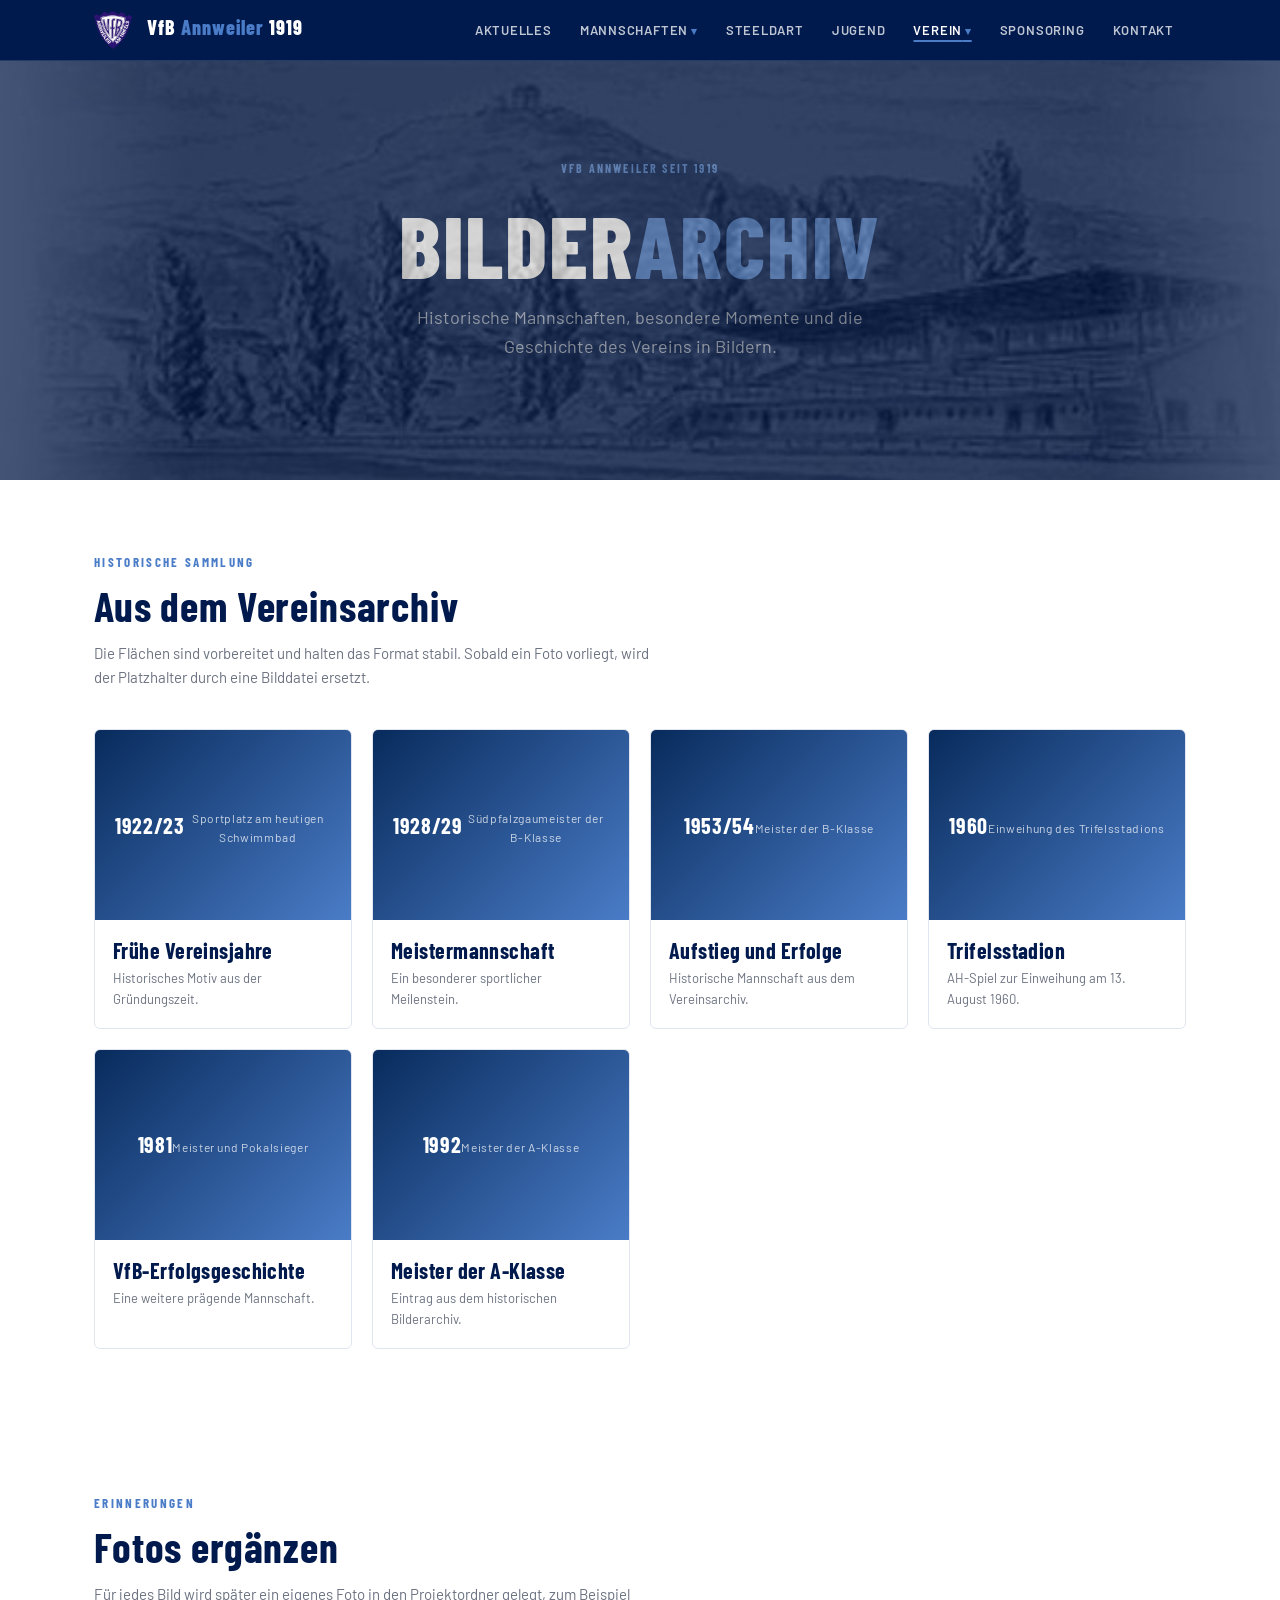
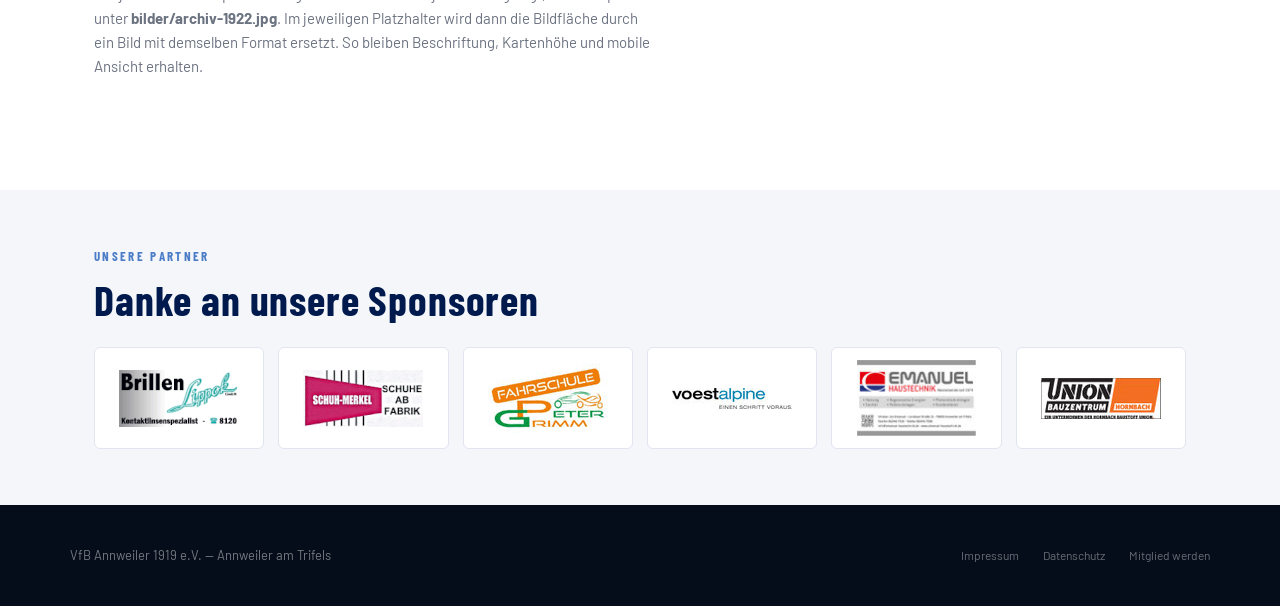
==== bilderarchiv.html @ 656c5eba "feat: Spielanzeigen und Mannschaftsseiten erweitern - Spielpläne auf der Aktuelles-Seite als Carouse" ====
<!DOCTYPE html>
<html lang="de">
<head>
<meta charset="UTF-8">
<meta name="viewport" content="width=device-width, initial-scale=1.0">
<title>Bilderarchiv — VfB Annweiler 1919 e.V.</title>
<link rel="preconnect" href="https://fonts.googleapis.com">
<link href="https://fonts.googleapis.com/css2?family=Barlow+Condensed:wght@600;700;800&family=Barlow:wght@400;500;600&display=swap" rel="stylesheet">
<link rel="stylesheet" href="styles.css">
<script src="navigation.js" defer></script>
<script src="footer.js" defer></script>
</head>
<body>
<div id="site-nav"></div>
<section class="hero page-hero"><div class="container"><div class="hero-eyebrow">VfB Annweiler seit 1919</div><h1>Bilder<span>archiv</span></h1><p class="hero-sub">Historische Mannschaften, besondere Momente und die Geschichte des Vereins in Bildern.</p></div></section>
<section class="section-bilderarchiv"><div class="container"><div class="section-label">Historische Sammlung</div><h2 class="section-title">Aus dem Vereinsarchiv</h2><p class="sponsoring-intro" style="color:var(--muted);">Die Flächen sind vorbereitet und halten das Format stabil. Sobald ein Foto vorliegt, wird der Platzhalter durch eine Bilddatei ersetzt.</p><div class="bilder-grid">
  <div class="team-photo-card"><div class="image-placeholder">1922/23<small>Sportplatz am heutigen Schwimmbad</small></div><div class="team-photo-body"><h3>Frühe Vereinsjahre</h3><p>Historisches Motiv aus der Gründungszeit.</p></div></div>
  <div class="team-photo-card"><div class="image-placeholder">1928/29<small>Südpfalzgaumeister der B-Klasse</small></div><div class="team-photo-body"><h3>Meistermannschaft</h3><p>Ein besonderer sportlicher Meilenstein.</p></div></div>
  <div class="team-photo-card"><div class="image-placeholder">1953/54<small>Meister der B-Klasse</small></div><div class="team-photo-body"><h3>Aufstieg und Erfolge</h3><p>Historische Mannschaft aus dem Vereinsarchiv.</p></div></div>
  <div class="team-photo-card"><div class="image-placeholder">1960<small>Einweihung des Trifelsstadions</small></div><div class="team-photo-body"><h3>Trifelsstadion</h3><p>AH-Spiel zur Einweihung am 13. August 1960.</p></div></div>
  <div class="team-photo-card"><div class="image-placeholder">1981<small>Meister und Pokalsieger</small></div><div class="team-photo-body"><h3>VfB-Erfolgsgeschichte</h3><p>Eine weitere prägende Mannschaft.</p></div></div>
  <div class="team-photo-card"><div class="image-placeholder">1992<small>Meister der A-Klasse</small></div><div class="team-photo-body"><h3>Meister der A-Klasse</h3><p>Eintrag aus dem historischen Bilderarchiv.</p></div></div>
</div></div></section>
<section class="section-chronik"><div class="container"><div class="section-label">Erinnerungen</div><h2 class="section-title">Fotos ergänzen</h2><p class="sponsoring-intro" style="color:var(--muted);">Für jedes Bild wird später ein eigenes Foto in den Projektordner gelegt, zum Beispiel unter <strong>bilder/archiv-1922.jpg</strong>. Im jeweiligen Platzhalter wird dann die Bildfläche durch ein Bild mit demselben Format ersetzt. So bleiben Beschriftung, Kartenhöhe und mobile Ansicht erhalten.</p></div></section>
<div id="site-footer"></div>
</body>
</html>
---- styles.css ----
/* ── RESET & BASE ── */
*, *::before, *::after { box-sizing: border-box; margin: 0; padding: 0; }

:root {
  --blue:      #003380;
  --blue-mid:  #002466;
  --blue-dark: #001A4D;
  --blue-section: #082B5C;
  --accent:    #4A7CC7;
  --white:     #ffffff;
  --off:       #F4F6FA;
  --text:      #111827;
  --muted:     #6b7280;
  --radius:    6px;
  --max:       1140px;
}

html { scroll-behavior: smooth; }
body {
  font-family: 'Barlow', sans-serif;
  color: var(--text);
  background: var(--white);
  line-height: 1.6;
  font-size: 16px;
  padding-top: 60px;
}

h1, h2, h3, h4 {
  font-family: 'Barlow Condensed', sans-serif;
  line-height: 1.15;
  letter-spacing: 0.02em;
}

a { color: inherit; text-decoration: none; }
img { display: block; max-width: 100%; }

.container {
  max-width: var(--max);
  margin: 0 auto;
  padding: 0 24px;
}

/* ── NAV ── */
nav {
  position: fixed;
  top: 0;
  left: 0;
  width: 100%;
  z-index: 100;
  background: var(--blue-dark);
  border-bottom: 1px solid rgba(255,255,255,0.15);
}

.nav-inner {
  max-width: var(--max);
  margin: 0 auto;
  padding: 0 24px;
  display: flex;
  align-items: center;
  justify-content: space-between;
  height: 60px;
  gap: 24px;
}

.nav-logo {
  font-family: 'Barlow Condensed', sans-serif;
  font-size: 20px;
  font-weight: 800;
  color: var(--white);
  letter-spacing: 0.05em;
  white-space: nowrap;
}

.nav-logo span {
  color: var(--accent);
}

.nav-logo img {
  height: 38px;
  width: auto;
  display: inline-block;
  vertical-align: middle;
  margin-right: 10px;
}

.nav-links {
  display: flex;
  list-style: none;
  gap: 4px;
}

.nav-links a {
  display: block;
  padding: 6px 12px;
  font-size: 13px;
  font-weight: 600;
  color: rgba(255,255,255,0.75);
  letter-spacing: 0.06em;
  text-transform: uppercase;
  transition: color 0.15s;
  border-radius: var(--radius);
}

.nav-links a:hover { color: var(--accent); }

.nav-dropdown { position: relative; }

.nav-dropdown > a::after {
  content: ' ▾';
  color: var(--accent);
  font-size: 11px;
}

.nav-submenu {
  position: absolute;
  top: 100%;
  left: 0;
  min-width: 180px;
  padding: 8px;
  background: var(--white);
  border: 1px solid #E0E5EF;
  border-radius: 0 0 var(--radius) var(--radius);
  list-style: none;
  opacity: 0;
  pointer-events: none;
  transform: translateY(-4px);
  transition: opacity 0.15s, transform 0.15s;
}

.nav-dropdown:hover .nav-submenu,
.nav-dropdown:focus-within .nav-submenu {
  opacity: 1;
  pointer-events: auto;
  transform: translateY(0);
}

.nav-submenu a {
  padding: 9px 10px;
  white-space: nowrap;
  color: var(--blue-dark);
}

.nav-submenu a:hover {
  color: var(--blue);
  background: var(--off);
}

.nav-submenu a[aria-current="page"] {
  color: var(--blue-dark);
  background: var(--off);
  text-decoration: underline;
  text-decoration-color: var(--accent);
  text-decoration-thickness: 2px;
  text-underline-offset: 5px;
}

.nav-links > li > a[aria-current="page"] {
  color: var(--white);
  text-decoration: underline;
  text-decoration-color: var(--accent);
  text-decoration-thickness: 2px;
  text-underline-offset: 5px;
}

/* ── HERO ── */
.hero {
  background: var(--blue-dark);
  padding: 80px 24px 70px;
  text-align: center;
  position: relative;
  overflow: hidden;
}

.page-hero {
  min-height: 420px;
  display: flex;
  align-items: center;
  justify-content: center;
}

.hero::before {
  content: '';
  position: absolute;
  inset: 0;
  background-image: url('bilder/hintergrund-trifels.jpg');
  background-size: cover;
  background-position: center;
  opacity: 0.35;
  pointer-events: none;
}

.hero-eyebrow {
  display: inline-block;
  font-family: 'Barlow Condensed', sans-serif;
  font-size: 12px;
  font-weight: 700;
  letter-spacing: 0.18em;
  text-transform: uppercase;
  color: var(--accent);
  margin-bottom: 16px;
}

.hero h1 {
  font-size: clamp(42px, 8vw, 88px);
  font-weight: 800;
  color: var(--white);
  text-transform: uppercase;
  margin-bottom: 8px;
}

.hero h1 span {
  color: var(--accent);
}

.hero-sub {
  font-size: clamp(15px, 2.5vw, 18px);
  color: rgba(255,255,255,0.65);
  max-width: 480px;
  margin: 0 auto 36px;
}

.hero-ctas {
  display: flex;
  gap: 12px;
  justify-content: center;
  flex-wrap: wrap;
}

.btn-primary {
  background: var(--accent);
  color: var(--white);
  font-family: 'Barlow Condensed', sans-serif;
  font-size: 14px;
  font-weight: 700;
  letter-spacing: 0.1em;
  text-transform: uppercase;
  padding: 12px 28px;
  border-radius: var(--radius);
  transition: opacity 0.15s;
}
.btn-primary:hover { opacity: 0.88; }

.btn-ghost {
  border: 1.5px solid rgba(255,255,255,0.35);
  color: rgba(255,255,255,0.85);
  font-family: 'Barlow Condensed', sans-serif;
  font-size: 14px;
  font-weight: 700;
  letter-spacing: 0.1em;
  text-transform: uppercase;
  padding: 12px 28px;
  border-radius: var(--radius);
  transition: border-color 0.15s, color 0.15s;
}
.btn-ghost:hover { border-color: var(--accent); color: var(--accent); }

/* ── SECTION LABELS ── */
.section-label {
  font-family: 'Barlow Condensed', sans-serif;
  font-size: 13px;
  font-weight: 700;
  letter-spacing: 0.18em;
  text-transform: uppercase;
  color: var(--accent);
  margin-bottom: 8px;
}

.section-title {
  font-size: clamp(28px, 5vw, 42px);
  font-weight: 700;
  color: var(--blue-dark);
  margin-bottom: 4px;
}

/* ── NEWS SECTION ── */
.section-news {
  padding: 72px 24px;
  background: var(--white);
}

.news-header {
  display: flex;
  align-items: flex-end;
  justify-content: space-between;
  margin-bottom: 36px;
  flex-wrap: wrap;
  gap: 16px;
}

.news-grid {
  display: grid;
  grid-template-columns: repeat(auto-fill, minmax(300px, 1fr));
  gap: 20px;
}

.section-news > .container > .section-title {
  margin-bottom: 18px;
}

.news-card {
  display: flex;
  flex-direction: column;
  background: var(--white);
  border: 1px solid #E0E5EF;
  border-radius: var(--radius);
  overflow: hidden;
  display: flex;
  flex-direction: column;
  transition: border-color 0.15s;
  color: inherit;
  text-decoration: none;
}

.news-card:hover { border-color: var(--blue); }

.news-card-label {
  background: var(--blue);
  color: var(--white);
  font-family: 'Barlow Condensed', sans-serif;
  font-size: 10px;
  font-weight: 700;
  letter-spacing: 0.14em;
  text-transform: uppercase;
  padding: 5px 14px;
}

.news-card-body {
  padding: 20px;
  flex: 1;
}

.news-card-date {
  font-size: 12px;
  color: var(--muted);
  margin-bottom: 8px;
}

.news-card h3 {
  font-size: 20px;
  font-weight: 700;
  color: var(--blue-dark);
  margin-bottom: 10px;
}

.news-card p {
  font-size: 14px;
  color: var(--muted);
  line-height: 1.6;
}

.section-news-games {
  padding: 72px 24px;
  background: var(--off);
}

.section-news-results {
  padding: 72px 24px;
  background: var(--white);
}

.spiele-carousel { --carousel-visible: 3; margin-top: 36px; }

.spiele-carousel-viewport {
  overflow: hidden;
  border-radius: var(--radius);
}

.spiele-carousel-track {
  display: flex;
  transition: transform 0.35s ease;
}

.spiele-carousel-slide { min-width: calc(100% / var(--carousel-visible)); padding: 0 6px; }
.spiele-carousel .spiel-card {
  display: flex;
  flex-direction: column;
  align-items: stretch;
  gap: 14px;
  min-height: 250px;
  padding: 18px;
}

.spiele-carousel .spiel-card-date {
  display: flex;
  justify-content: space-between;
  align-items: baseline;
  gap: 8px;
}

.spiele-carousel .spiel-card-main { min-width: 0; }
.spiele-carousel .spiel-card-main h3 { font-size: 19px; }
.spiele-carousel .spiel-card-result { align-self: flex-start; min-width: 92px; }

.spiele-carousel-controls {
  display: flex;
  align-items: center;
  justify-content: center;
  gap: 20px;
  margin-top: 18px;
}

.carousel-button {
  display: inline-flex;
  align-items: center;
  justify-content: center;
  width: 40px;
  height: 40px;
  border: 1px solid #C9D2E2;
  border-radius: 50%;
  background: var(--white);
  color: var(--blue-dark);
  font-size: 20px;
  cursor: pointer;
}

.carousel-button:hover,
.carousel-button:focus-visible { border-color: var(--blue); color: var(--blue); }

.carousel-dots {
  display: flex;
  justify-content: center;
  gap: 7px;
  flex-wrap: wrap;
}

.carousel-dot {
  width: 8px;
  height: 8px;
  padding: 0;
  border: 0;
  border-radius: 50%;
  background: #C9D2E2;
  cursor: pointer;
}

.carousel-dot.is-active { background: var(--accent); transform: scale(1.25); }

/* ── TERMINE SECTION ── */
.section-termine {
  padding: 72px 24px;
  background: var(--off);
}

.termine-list {
  margin-top: 36px;
  display: flex;
  flex-direction: column;
  gap: 12px;
}

.termin-item {
  background: var(--white);
  border-radius: var(--radius);
  border: 1px solid #E0E5EF;
  padding: 20px 24px;
  display: flex;
  align-items: center;
  gap: 24px;
  flex-wrap: wrap;
}

.termin-date {
  flex-shrink: 0;
  text-align: center;
  width: 56px;
}

.termin-date .day {
  font-family: 'Barlow Condensed', sans-serif;
  font-size: 32px;
  font-weight: 800;
  color: var(--blue);
  line-height: 1;
}

.termin-date .month {
  font-size: 11px;
  font-weight: 600;
  text-transform: uppercase;
  letter-spacing: 0.1em;
  color: var(--muted);
}

.termin-divider {
  width: 2px;
  height: 40px;
  background: var(--blue);
  flex-shrink: 0;
}

.termin-info h4 {
  font-size: 17px;
  font-weight: 700;
  color: var(--blue-dark);
  margin-bottom: 4px;
}

.termin-info p {
  font-size: 13px;
  color: var(--muted);
}

/* ── MANNSCHAFTEN SECTION ── */
.section-mannschaften {
  padding: 72px 24px;
  background: var(--white);
}

.teams-grid {
  margin-top: 36px;
  display: grid;
  grid-template-columns: repeat(auto-fill, minmax(260px, 1fr));
  gap: 20px;
}

.team-card {
  border-radius: var(--radius);
  overflow: hidden;
  border: 1px solid #E0E5EF;
  background: var(--white);
  transition: border-color 0.15s;
}

.team-card:hover { border-color: var(--blue); }

.team-card-header {
  background: var(--blue);
  background-image: linear-gradient(135deg, var(--blue-dark), var(--blue));
  padding: 28px 20px;
}

.team-card-header .team-number {
  font-family: 'Barlow Condensed', sans-serif;
  font-size: 48px;
  font-weight: 800;
  color: rgba(255,255,255,0.12);
  line-height: 1;
  margin-bottom: -8px;
}

.team-card-header h3 {
  font-size: 22px;
  font-weight: 700;
  color: var(--white);
}

.team-card-header .team-badge {
  display: inline-block;
  background: var(--accent);
  color: var(--white);
  font-size: 10px;
  font-weight: 700;
  letter-spacing: 0.12em;
  text-transform: uppercase;
  padding: 3px 10px;
  border-radius: 3px;
  margin-top: 8px;
}

.team-card-body {
  padding: 18px 20px;
}

.team-card-body p {
  font-size: 14px;
  color: var(--muted);
  margin-bottom: 14px;
}

.team-link {
  font-family: 'Barlow Condensed', sans-serif;
  font-size: 13px;
  font-weight: 700;
  letter-spacing: 0.08em;
  text-transform: uppercase;
  color: var(--blue);
  display: inline-flex;
  align-items: center;
  gap: 6px;
  transition: color 0.15s;
}

.team-link:hover { color: var(--accent); }

/* ── DAMEN VORSTELLUNG ── */
.section-damen-vorstellung {
  padding: 72px 24px;
  background: var(--blue-dark);
}

.damen-vorstellung-grid {
  display: grid;
  grid-template-columns: minmax(240px, 0.8fr) minmax(0, 1.2fr);
  gap: 48px;
  align-items: center;
}

.damen-vorstellung-image {
  position: relative;
  overflow: hidden;
  border-radius: var(--radius);
  background: var(--blue);
}

.damen-vorstellung-image img {
  display: block;
  width: 100%;
  max-height: 390px;
  object-fit: cover;
  object-position: center 25%;
}

.damen-vorstellung-image span {
  display: block;
  padding: 10px 14px;
  color: var(--white);
  background: var(--blue);
  font-family: 'Barlow Condensed', sans-serif;
  font-size: 13px;
  font-weight: 700;
  letter-spacing: 0.08em;
  text-transform: uppercase;
}

.damen-vorstellung-content .section-label { color: var(--accent); }

.damen-vorstellung-content .section-title {
  max-width: 520px;
  margin-bottom: 18px;
  color: var(--white);
}

.damen-vorstellung-content > p {
  max-width: 600px;
  color: rgba(255,255,255,0.72);
  font-size: 15px;
  line-height: 1.75;
}

.damen-vorstellung-contacts {
  display: grid;
  grid-template-columns: repeat(2, minmax(0, 1fr));
  gap: 24px;
  margin-top: 28px;
}

.damen-vorstellung-contacts strong,
.damen-vorstellung-contacts span,
.damen-vorstellung-contacts a { display: block; }

.damen-vorstellung-contacts strong { color: var(--white); font-size: 16px; }
.damen-vorstellung-contacts span { margin: 3px 0 8px; color: rgba(255,255,255,0.55); font-size: 12px; }
.damen-vorstellung-contacts a { color: var(--accent); font-size: 13px; overflow-wrap: anywhere; }

.damen-contact img { display: block; width: 80px; height: 80px; margin-bottom: 5px; border-radius: 50%; object-fit: cover; object-position: center 40%; }

/* ── SPIELPLAN SECTION ── */
.section-spielplan {
  padding: 72px 24px;
  background: var(--off);
}

.spiele-grid {
  margin-top: 36px;
  display: grid;
  gap: 12px;
}

.spielgruppe + .spielgruppe { margin-top: 52px; }

.spielgruppe-title {
  margin-top: 36px;
  font-size: 28px;
  font-weight: 700;
  color: var(--blue-dark);
}

.spielgruppe--ergebnisse .spielgruppe-title { color: var(--muted); }

.spielgruppe .spiele-grid { margin-top: 18px; }

.spiel-card {
  display: grid;
  grid-template-columns: 130px minmax(0, 1fr) auto;
  align-items: center;
  gap: 24px;
  padding: 20px 24px;
  background: var(--white);
  border: 1px solid #E0E5EF;
  border-left: 3px solid var(--blue);
  border-radius: var(--radius);
}

.spiel-card--past { border-left-color: var(--muted); }

.spiel-card-date {
  display: grid;
  gap: 3px;
  font-family: 'Barlow Condensed', sans-serif;
  font-size: 18px;
  font-weight: 700;
  color: var(--blue-dark);
}

.spiel-card-date span:last-child {
  font-family: 'Barlow', sans-serif;
  font-size: 11px;
  font-weight: 600;
  letter-spacing: 0.08em;
  text-transform: uppercase;
  color: var(--accent);
}

.spiel-card-meta {
  margin-bottom: 3px;
  font-size: 12px;
  font-weight: 600;
  letter-spacing: 0.08em;
  text-transform: uppercase;
  color: var(--muted);
}

.spiel-card-meta span { color: var(--accent); }

.spiel-card-main h3 {
  display: grid;
  gap: 2px;
  font-size: 23px;
  font-weight: 700;
  color: var(--blue-dark);
  overflow-wrap: anywhere;
}

.spiel-card-main h3 .spiel-team {
  display: block;
}

.spiel-card-main h3 .spiel-vs {
  display: block;
  font-family: 'Barlow', sans-serif;
  font-size: 11px;
  font-weight: 500;
  color: var(--muted);
  text-transform: uppercase;
  letter-spacing: 0.08em;
}

.news-games-grid .spiel-card { color: inherit; text-decoration: none; }

.spiel-card-location {
  margin-top: 3px;
  font-size: 13px;
  color: var(--muted);
  overflow-wrap: anywhere;
}

.spiel-card-result {
  min-width: 110px;
  padding: 10px 12px;
  text-align: center;
  font-family: 'Barlow Condensed', sans-serif;
  font-size: 18px;
  font-weight: 700;
  color: var(--blue);
  background: #EEF3FA;
  border-radius: 3px;
}

.spiel-card-result--final {
  color: var(--white);
  background: var(--blue);
}

.spiele-empty {
  padding: 24px;
  border: 1px dashed #C9D2E2;
  color: var(--muted);
  text-align: center;
}

/* ── JUGEND SECTION ── */
.section-jugend {
  padding: 72px 24px;
  background: var(--off);
}

.section-jugend .section-label { color: var(--accent); }
.section-jugend .section-title { color: var(--blue-dark); }

.jugend-intro {
  max-width: 600px;
  margin-bottom: 40px;
}

.jugend-intro p {
  font-size: 15px;
  color: var(--muted);
  margin-top: 12px;
}

.trainings-grid {
  display: grid;
  grid-template-columns: repeat(auto-fill, minmax(220px, 1fr));
  gap: 14px;
}

.training-card {
  background: var(--white);
  border: 1px solid #E0E5EF;
  border-radius: var(--radius);
  padding: 18px 20px;
  transition: background 0.15s;
}

.training-card:hover { border-color: var(--accent); }

.training-card .age-group {
  font-family: 'Barlow Condensed', sans-serif;
  font-size: 22px;
  font-weight: 800;
  color: var(--blue);
  margin-bottom: 6px;
}

.training-card .birth-years {
  font-size: 12px;
  color: var(--muted);
  margin-bottom: 10px;
}

.training-card .times {
  font-size: 13px;
  color: var(--text);
  line-height: 1.7;
}

.jugend-cta {
  margin-top: 40px;
  padding: 24px;
  background: var(--white);
  border: 1px solid #C9D5E8;
  border-radius: var(--radius);
  max-width: 560px;
}

.jugend-cta h4 {
  font-size: 18px;
  font-weight: 700;
  color: var(--blue-dark);
  margin-bottom: 6px;
}

.jugend-cta p {
  font-size: 13px;
  color: var(--muted);
  margin-bottom: 14px;
}

.jugend-cta a {
  color: var(--blue);
  font-weight: 600;
}

/* ── VEREIN / VORSTAND ── */
.section-verein {
  padding: 72px 24px;
  background: var(--off);
}

.verein-grid {
  margin-top: 36px;
  display: grid;
  grid-template-columns: 1fr 1fr;
  gap: 40px;
  align-items: start;
}

.verein-history p {
  font-size: 15px;
  color: #2a3a52;
  line-height: 1.75;
  margin-bottom: 14px;
}

.vorstand-grid {
  display: grid;
  grid-template-columns: 1fr 1fr;
  gap: 12px;
}

.vorstand-item {
  background: var(--white);
  border: 1px solid #E0E5EF;
  border-radius: var(--radius);
  padding: 14px 16px;
}

.vorstand-item .role {
  font-size: 10px;
  font-weight: 700;
  letter-spacing: 0.1em;
  text-transform: uppercase;
  color: var(--muted);
  margin-bottom: 4px;
}

.vorstand-item .name {
  font-family: 'Barlow Condensed', sans-serif;
  font-size: 18px;
  font-weight: 700;
  color: var(--blue-dark);
}

/* ── DARTS SECTION ── */
.section-darts {
  padding: 48px 24px;
  background: var(--white);
  border-top: 1px solid #E0E5EF;
}

.darts-inner {
  display: flex;
  align-items: center;
  gap: 32px;
  flex-wrap: wrap;
  max-width: var(--max);
  margin: 0 auto;
}

.darts-text h3 {
  font-size: 26px;
  font-weight: 700;
  color: var(--blue-dark);
  margin-bottom: 6px;
}

.darts-text p {
  font-size: 14px;
  color: var(--muted);
  max-width: 520px;
  line-height: 1.6;
}

.darts-text .contact-hint {
  margin-top: 10px;
  font-size: 13px;
  color: var(--blue);
  font-weight: 500;
}

/* ── SPONSORING ── */
.section-sponsoring {
  padding: 72px 24px;
  background: var(--off);
}

.section-sponsoring .section-label { color: var(--accent); }
.section-sponsoring .section-title { color: var(--blue-dark); }

.sponsoring-intro {
  font-size: 15px;
  color: var(--muted);
  max-width: 560px;
  margin: 12px 0 40px;
}

.sponsor-layout {
  display: grid;
  grid-template-columns: minmax(0, 1.15fr) minmax(320px, 0.85fr);
  gap: 48px;
  align-items: start;
}

.sponsor-heading {
  color: var(--blue-dark);
  font-size: 24px;
  margin-bottom: 18px;
}

.sponsor-list {
  display: grid;
  grid-template-columns: repeat(auto-fit, minmax(180px, 1fr));
  gap: 14px;
}

.sponsor-list span,
.sponsor-list a.sponsor-card {
  display: flex;
  align-items: center;
  min-height: 68px;
  padding: 14px 16px;
  background: var(--white);
  border: 1px solid #E0E5EF;
  border-radius: var(--radius);
  color: var(--text);
  font-size: 13px;
}

.sponsor-list a.sponsor-card {
  position: relative;
  color: var(--text);
  text-decoration: none;
  cursor: pointer;
}

.sponsor-list a.sponsor-card:hover,
.sponsor-list a.sponsor-card:focus-visible {
  border-color: var(--accent);
  color: var(--blue-dark);
}

.sponsor-list a.sponsor-card::after {
  content: attr(data-address);
  position: absolute;
  left: 12px;
  right: 12px;
  bottom: calc(100% + 8px);
  z-index: 2;
  padding: 8px 10px;
  background: var(--white);
  border: 1px solid #E0E5EF;
  border-radius: var(--radius);
  color: var(--text);
  font-size: 12px;
  line-height: 1.35;
  opacity: 0;
  pointer-events: none;
  transform: translateY(4px);
  transition: opacity 0.15s, transform 0.15s;
}

.sponsor-list a.sponsor-card:hover::after,
.sponsor-list a.sponsor-card:focus-visible::after {
  opacity: 1;
  transform: translateY(0);
}

.section-sponsor-addresses {
  padding: 72px 24px;
  background: var(--off);
}

.sponsor-address-list {
  display: grid;
  grid-template-columns: repeat(auto-fit, minmax(230px, 1fr));
  gap: 16px;
  margin-top: 36px;
}

.sponsor-address-card {
  position: relative;
  display: block;
  min-height: 92px;
  padding: 18px;
  background: var(--white);
  border: 1px solid #E0E5EF;
  border-radius: var(--radius);
  color: var(--blue-dark);
  text-decoration: none;
  transition: border-color 0.15s, transform 0.15s;
}

.sponsor-address-card:hover,
.sponsor-address-card:focus-visible {
  border-color: var(--accent);
  transform: translateY(-2px);
}

.sponsor-address-card::after {
  content: attr(data-address);
  position: absolute;
  left: 12px;
  right: 12px;
  bottom: calc(100% + 8px);
  z-index: 2;
  padding: 8px 10px;
  background: var(--blue-dark);
  border-radius: var(--radius);
  color: var(--white);
  font-size: 12px;
  line-height: 1.35;
  opacity: 0;
  pointer-events: none;
  transform: translateY(4px);
  transition: opacity 0.15s, transform 0.15s;
}

.sponsor-address-card:hover::after,
.sponsor-address-card:focus-visible::after {
  opacity: 1;
  transform: translateY(0);
}

.sponsor-address-card strong {
  display: block;
  margin-bottom: 6px;
  font-family: 'Barlow Condensed', sans-serif;
  font-size: 19px;
  line-height: 1.1;
}

.sponsor-address-card span {
  display: block;
  color: var(--muted);
  font-size: 12px;
  line-height: 1.4;
}

.section-sponsoring .sponsor-layout {
  display: block;
}

.section-sponsoring .sponsor-layout > div:first-child {
  display: none;
}

.sponsor-contact {
  margin-top: 24px;
  padding: 18px 20px;
  border-left: 3px solid var(--accent);
  background: var(--white);
  color: var(--muted);
  line-height: 1.7;
}

.sponsor-contact strong,
.sponsor-contact a {
  color: var(--blue-dark);
}

.sponsor-logo-grid {
  display: grid;
  grid-template-columns: repeat(auto-fit, minmax(140px, 1fr));
  gap: 14px;
}

.sponsor-logo {
  display: flex;
  align-items: center;
  justify-content: center;
  min-height: 100px;
  padding: 12px;
  background: var(--white);
  border: 1px solid #E0E5EF;
  border-radius: var(--radius);
}

a.sponsor-logo {
  color: inherit;
  text-decoration: none;
  cursor: pointer;
}

.sponsor-logo img {
  max-height: 76px;
  object-fit: contain;
}

.sponsor-strip {
  padding: 56px 24px;
  background: var(--off);
}

.sponsor-strip .section-title {
  margin-bottom: 24px;
}

.packages-grid {
  display: grid;
  grid-template-columns: repeat(auto-fill, minmax(240px, 1fr));
  gap: 16px;
}

.package-card {
  background: var(--white);
  border: 1px solid #E0E5EF;
  border-radius: var(--radius);
  padding: 24px;
  transition: background 0.15s;
}

.package-card.featured {
  background: #EAF0F8;
  border-color: #AFC3DF;
}

.package-card:hover { border-color: var(--accent); }

.package-card .pkg-name {
  font-family: 'Barlow Condensed', sans-serif;
  font-size: 24px;
  font-weight: 800;
  color: var(--blue-dark);
  margin-bottom: 12px;
}

.package-card.featured .pkg-name { color: var(--blue); }

.sponsor-layout .packages-grid {
  display: flex;
  flex-direction: column;
}

.package-card ul {
  list-style: none;
  display: flex;
  flex-direction: column;
  gap: 8px;
  margin-bottom: 20px;
}

.package-card ul li {
  font-size: 13px;
  color: var(--text);
  padding-left: 14px;
  position: relative;
}

.package-card ul li::before {
  content: '—';
  position: absolute;
  left: 0;
  color: var(--accent);
  font-weight: 700;
}

.pkg-contact {
  font-size: 12px;
  color: var(--muted);
}

/* ── KONTAKT ── */
.section-kontakt {
  padding: 72px 24px;
  background: var(--off);
}

.section-mitglied,
.section-chronik,
.section-bilderarchiv,
.section-trainer {
  padding: 72px 24px;
  background: var(--white);
}

.mitglied-grid,
.chronik-grid,
.bilder-grid,
.trainer-grid {
  display: grid;
  grid-template-columns: repeat(auto-fit, minmax(220px, 1fr));
  gap: 20px;
  margin-top: 36px;
}

.mitglied-step,
.chronik-item,
.trainer-card {
  padding: 24px;
  background: var(--off);
  border: 1px solid #E0E5EF;
  border-radius: var(--radius);
}

.mitglied-step .team-number {
  margin-bottom: 18px;
}

.mitglied-step h3,
.chronik-item h3,
.trainer-card h3 {
  color: var(--blue-dark);
  font-size: 23px;
  margin-bottom: 10px;
}

.mitglied-step p,
.chronik-item p,
.trainer-card p {
  color: var(--muted);
  font-size: 14px;
}

.mitglied-step .btn-primary {
  display: inline-block;
  margin-top: 20px;
}

.mitglied-contact {
  margin-top: 28px;
  padding: 20px;
  border-left: 3px solid var(--accent);
  background: var(--off);
  color: var(--muted);
  font-size: 14px;
}

.mitglied-contact strong,
.mitglied-contact a {
  color: var(--blue-dark);
}

.chronik-year {
  display: block;
  margin-bottom: 8px;
  color: var(--accent);
  font-family: 'Barlow Condensed', sans-serif;
  font-size: 24px;
  font-weight: 800;
}

.archive-link {
  display: inline-block;
  margin-top: 28px;
  color: var(--blue);
  font-weight: 600;
}

.image-placeholder {
  display: flex;
  align-items: center;
  justify-content: center;
  min-height: 170px;
  padding: 20px;
  background: linear-gradient(135deg, var(--blue-section), var(--accent));
  color: var(--white);
  text-align: center;
  font-family: 'Barlow Condensed', sans-serif;
  font-size: 22px;
  font-weight: 700;
  letter-spacing: 0.03em;
}

.image-placeholder small {
  display: block;
  margin-top: 6px;
  font-family: 'Barlow', sans-serif;
  font-size: 12px;
  font-weight: 400;
  opacity: 0.75;
}

.person-card,
.team-photo-card {
  overflow: hidden;
  background: var(--white);
  border: 1px solid #E0E5EF;
  border-radius: var(--radius);
}

.team-card-image {
  min-height: 150px;
  display: flex;
  align-items: center;
  justify-content: center;
  background: linear-gradient(135deg, var(--blue-section), var(--accent));
  color: var(--white);
  font-family: 'Barlow Condensed', sans-serif;
  font-size: 22px;
  font-weight: 700;
  text-align: center;
}

.team-card-image small {
  display: block;
  margin-top: 5px;
  font-family: 'Barlow', sans-serif;
  font-size: 12px;
  font-weight: 400;
  opacity: 0.75;
}

.team-card {
  position: relative;
  overflow: hidden;
}

.person-card .image-placeholder,
.team-photo-card .image-placeholder {
  min-height: 190px;
}

.person-card-body,
.team-photo-body {
  padding: 18px;
}

.person-card h3,
.team-photo-card h3 {
  color: var(--blue-dark);
  font-size: 22px;
  margin-bottom: 5px;
}

.person-card p,
.team-photo-card p {
  color: var(--muted);
  font-size: 13px;
}

.kontakt-grid {
  margin-top: 36px;
  display: grid;
  grid-template-columns: repeat(auto-fill, minmax(220px, 1fr));
  gap: 20px;
}

.kontakt-card {
  position: relative;
  overflow: hidden;
  background: var(--white);
  border: 1px solid #E0E5EF;
  border-radius: var(--radius);
  padding: 22px;
}

.kontakt-card::before {
  content: 'Kontaktbild - später ergänzen';
  display: flex;
  align-items: center;
  justify-content: center;
  min-height: 120px;
  margin: -22px -22px 20px;
  background: linear-gradient(135deg, var(--blue-section), var(--accent));
  color: var(--white);
  font-family: 'Barlow Condensed', sans-serif;
  font-size: 20px;
  font-weight: 700;
}

.kontakt-card .role {
  font-size: 11px;
  font-weight: 700;
  letter-spacing: 0.12em;
  text-transform: uppercase;
  color: var(--accent);
  margin-bottom: 8px;
}

.kontakt-card h4 {
  font-family: 'Barlow Condensed', sans-serif;
  font-size: 22px;
  font-weight: 700;
  color: var(--blue-dark);
  margin-bottom: 10px;
}

.kontakt-card .contact-line {
  font-size: 13px;
  color: var(--muted);
  margin-bottom: 4px;
}

/* ── FOOTER ── */
footer {
  background: #060d1a;
  padding: 40px 24px;
  color: rgba(255,255,255,0.45);
  font-size: 13px;
}

.footer-inner {
  max-width: var(--max);
  margin: 0 auto;
  display: flex;
  justify-content: space-between;
  align-items: center;
  flex-wrap: wrap;
  gap: 16px;
}

.footer-links {
  display: flex;
  gap: 24px;
  list-style: none;
  flex-wrap: wrap;
}

.footer-links a {
  color: rgba(255,255,255,0.4);
  font-size: 12px;
  transition: color 0.15s;
}

.footer-links a:hover { color: var(--accent); }

/* ── RESPONSIVE ── */
@media (max-width: 720px) {
  .spiele-carousel { --carousel-visible: 1; }
  .nav-links { display: none; }
  .verein-grid { grid-template-columns: 1fr; }
  .vorstand-grid { grid-template-columns: 1fr; }
  .damen-vorstellung-grid { grid-template-columns: 1fr; gap: 32px; }
  .damen-vorstellung-contacts { grid-template-columns: 1fr; gap: 16px; }
  .sponsor-layout { grid-template-columns: 1fr; gap: 32px; }
  .sponsor-list { grid-template-columns: 1fr; }
  .sponsor-logo-grid { grid-template-columns: repeat(2, minmax(0, 1fr)); }
  .spiel-card { grid-template-columns: 1fr auto; gap: 12px 16px; padding: 16px; }
  .spiel-card-date { grid-column: 1 / -1; display: flex; justify-content: space-between; align-items: baseline; }
  .spiel-card-main h3 { font-size: 20px; }
  .spiel-card-result { min-width: 92px; }
  .hero { padding: 56px 20px 48px; }
  .page-hero { min-height: 300px; }
}
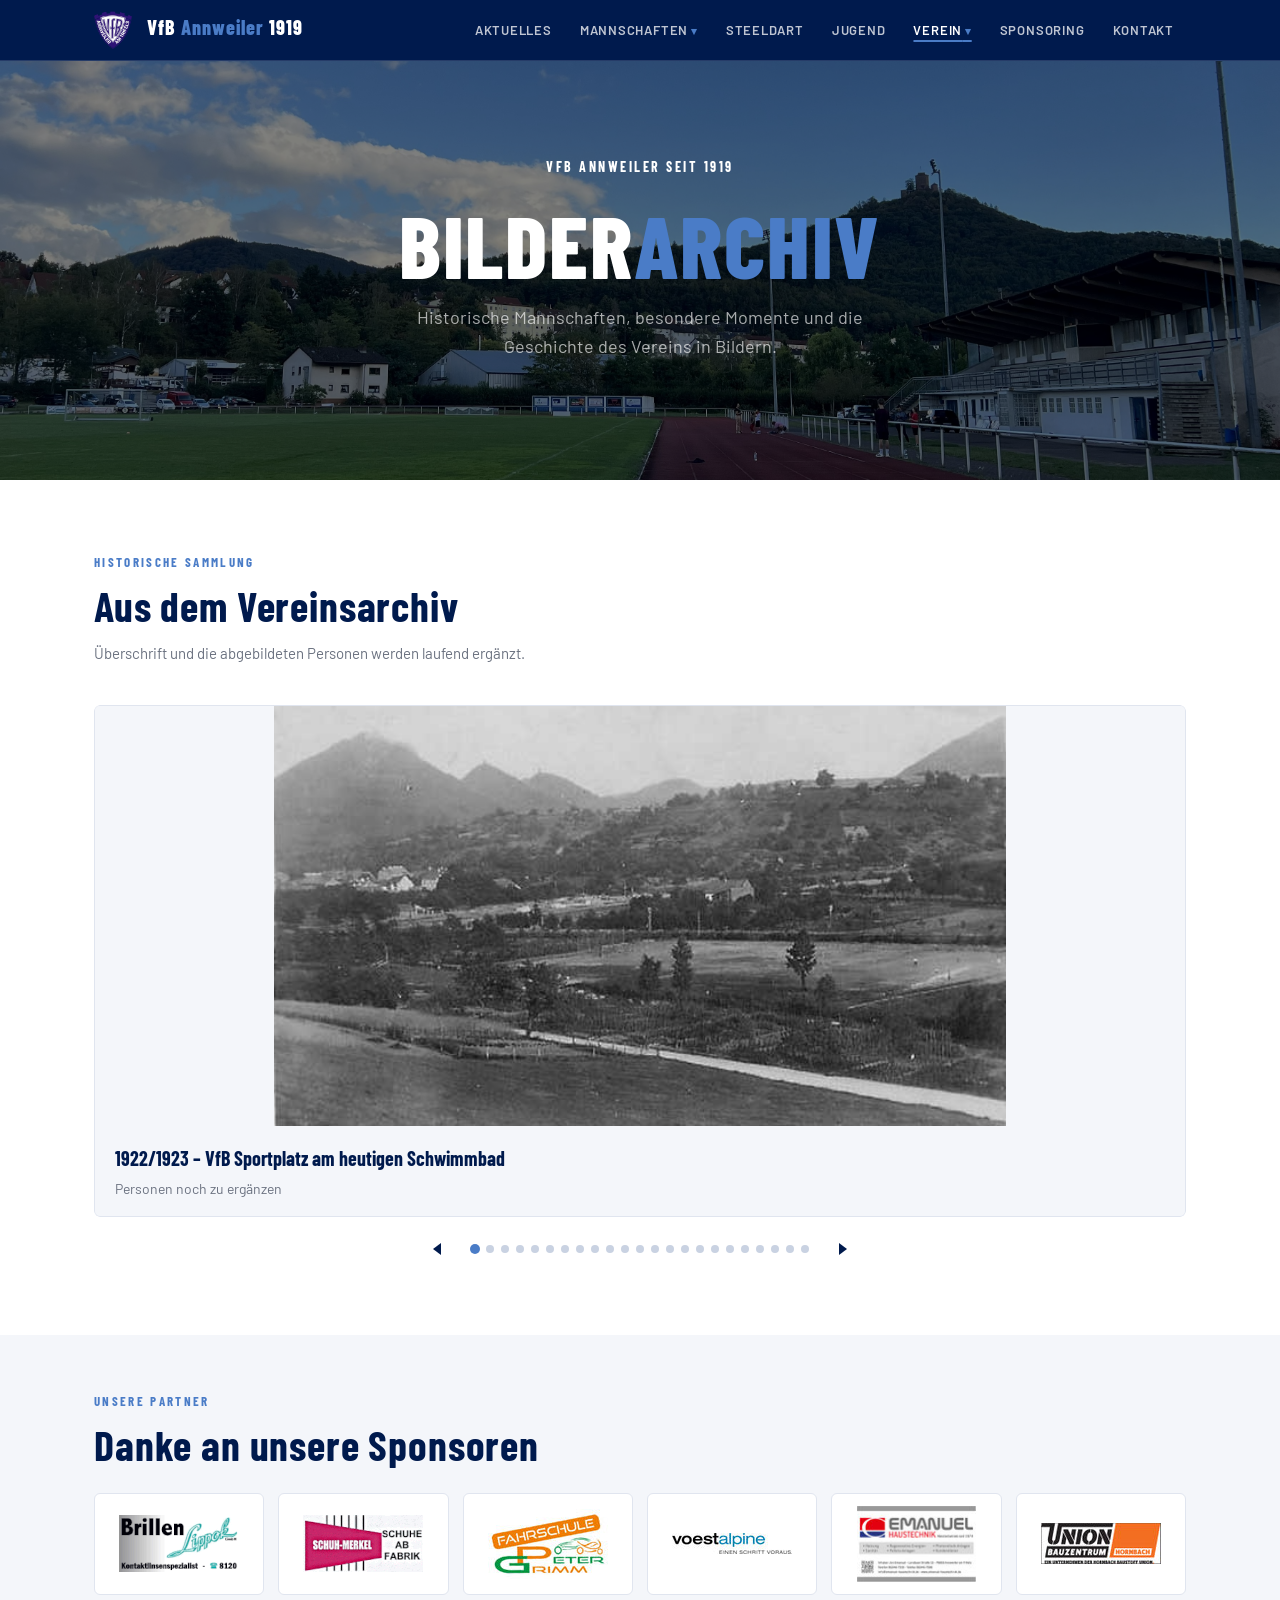
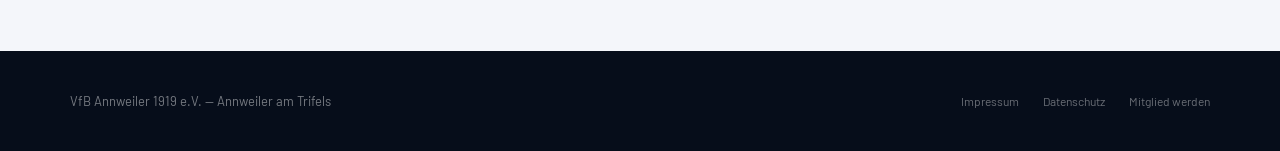
==== commit 513b41a9: "Refactor image galleries and add new image archive - Updated the "aktuelles.html" to implement a car" ====
--- a/bilderarchiv.html
+++ b/bilderarchiv.html
@@ -13,15 +13,24 @@
 <body>
 <div id="site-nav"></div>
 <section class="hero page-hero"><div class="container"><div class="hero-eyebrow">VfB Annweiler seit 1919</div><h1>Bilder<span>archiv</span></h1><p class="hero-sub">Historische Mannschaften, besondere Momente und die Geschichte des Vereins in Bildern.</p></div></section>
-<section class="section-bilderarchiv"><div class="container"><div class="section-label">Historische Sammlung</div><h2 class="section-title">Aus dem Vereinsarchiv</h2><p class="sponsoring-intro" style="color:var(--muted);">Die Flächen sind vorbereitet und halten das Format stabil. Sobald ein Foto vorliegt, wird der Platzhalter durch eine Bilddatei ersetzt.</p><div class="bilder-grid">
-  <div class="team-photo-card"><div class="image-placeholder">1922/23<small>Sportplatz am heutigen Schwimmbad</small></div><div class="team-photo-body"><h3>Frühe Vereinsjahre</h3><p>Historisches Motiv aus der Gründungszeit.</p></div></div>
-  <div class="team-photo-card"><div class="image-placeholder">1928/29<small>Südpfalzgaumeister der B-Klasse</small></div><div class="team-photo-body"><h3>Meistermannschaft</h3><p>Ein besonderer sportlicher Meilenstein.</p></div></div>
-  <div class="team-photo-card"><div class="image-placeholder">1953/54<small>Meister der B-Klasse</small></div><div class="team-photo-body"><h3>Aufstieg und Erfolge</h3><p>Historische Mannschaft aus dem Vereinsarchiv.</p></div></div>
-  <div class="team-photo-card"><div class="image-placeholder">1960<small>Einweihung des Trifelsstadions</small></div><div class="team-photo-body"><h3>Trifelsstadion</h3><p>AH-Spiel zur Einweihung am 13. August 1960.</p></div></div>
-  <div class="team-photo-card"><div class="image-placeholder">1981<small>Meister und Pokalsieger</small></div><div class="team-photo-body"><h3>VfB-Erfolgsgeschichte</h3><p>Eine weitere prägende Mannschaft.</p></div></div>
-  <div class="team-photo-card"><div class="image-placeholder">1992<small>Meister der A-Klasse</small></div><div class="team-photo-body"><h3>Meister der A-Klasse</h3><p>Eintrag aus dem historischen Bilderarchiv.</p></div></div>
-</div></div></section>
-<section class="section-chronik"><div class="container"><div class="section-label">Erinnerungen</div><h2 class="section-title">Fotos ergänzen</h2><p class="sponsoring-intro" style="color:var(--muted);">Für jedes Bild wird später ein eigenes Foto in den Projektordner gelegt, zum Beispiel unter <strong>bilder/archiv-1922.jpg</strong>. Im jeweiligen Platzhalter wird dann die Bildfläche durch ein Bild mit demselben Format ersetzt. So bleiben Beschriftung, Kartenhöhe und mobile Ansicht erhalten.</p></div></section>
+<section class="section-bilderarchiv">
+  <div class="container">
+    <div class="section-label">Historische Sammlung</div>
+    <h2 class="section-title">Aus dem Vereinsarchiv</h2>
+    <p class="sponsoring-intro" style="color:var(--muted);">Überschrift und die abgebildeten Personen werden laufend ergänzt.</p>
+    <div class="bildarchiv-carousel">
+      <div class="bildarchiv-carousel-viewport" id="bildarchiv-carousel" aria-live="polite">
+        <div class="bildarchiv-carousel-track"></div>
+      </div>
+      <div class="bildarchiv-carousel-controls" id="bildarchiv-carousel-controls">
+        <button class="carousel-button carousel-button--prev" type="button" aria-label="Vorheriges Bild"></button>
+        <div class="carousel-dots" id="bildarchiv-carousel-dots" role="tablist" aria-label="Bild auswählen"></div>
+        <button class="carousel-button carousel-button--next" type="button" aria-label="Nächstes Bild"></button>
+      </div>
+    </div>
+  </div>
+</section>
 <div id="site-footer"></div>
+<script src="bildarchiv.js" defer></script>
 </body>
 </html>
--- a/styles.css
+++ b/styles.css
@@ -164,7 +164,6 @@
 
 /* ── HERO ── */
 .hero {
-  background: var(--blue-dark);
   padding: 80px 24px 70px;
   text-align: center;
   position: relative;
@@ -182,21 +181,41 @@
   content: '';
   position: absolute;
   inset: 0;
-  background-image: url('bilder/hintergrund-trifels.jpg');
+  background-image: url('bilder/stadion-1.jpg');
   background-size: cover;
-  background-position: center;
-  opacity: 0.35;
+  background-position: center 80%;
   pointer-events: none;
+}
+
+.hero::after {
+  content: '';
+  position: absolute;
+  inset: 0;
+  background: rgba(0, 0, 0, 0.5);
+  pointer-events: none;
+}
+
+.hero > .container {
+  position: relative;
+  z-index: 1;
+}
+
+.hero--steeldart::before {
+  background-image: linear-gradient(rgba(0, 26, 77, 0.6), rgba(0, 26, 77, 0.6)), url('bilder/steeldart/steeldart-logo.png');
+  background-size: cover, contain;
+  background-position: center, center;
+  background-repeat: no-repeat, no-repeat;
+  background-color: var(--blue-dark);
 }
 
 .hero-eyebrow {
   display: inline-block;
   font-family: 'Barlow Condensed', sans-serif;
-  font-size: 12px;
-  font-weight: 700;
+  font-size: 14px;
+  font-weight: 700;
+  color: #ffffff;
   letter-spacing: 0.18em;
   text-transform: uppercase;
-  color: var(--accent);
   margin-bottom: 16px;
 }
 
@@ -348,6 +367,14 @@
   line-height: 1.6;
 }
 
+.news-card-download {
+  display: inline-block;
+  margin-top: 12px;
+  color: var(--blue);
+  font-size: 13px;
+  font-weight: 600;
+}
+
 .section-news-games {
   padding: 72px 24px;
   background: var(--off);
@@ -374,22 +401,127 @@
 .spiele-carousel .spiel-card {
   display: flex;
   flex-direction: column;
-  align-items: stretch;
-  gap: 14px;
   min-height: 250px;
-  padding: 18px;
-}
-
-.spiele-carousel .spiel-card-date {
-  display: flex;
+}
+
+.spiele-carousel .spiel-card-body { flex: 1; }
+
+#news-ergebnisse-container { --carousel-visible: 1; }
+
+/* ── AUFRÄUMAKTION ── */
+.section-aufraeumaktion {
+  padding: 72px 24px;
+  background: var(--off);
+}
+
+.aufraeumaktion-header {
+  display: flex;
+  align-items: flex-end;
   justify-content: space-between;
-  align-items: baseline;
-  gap: 8px;
-}
-
-.spiele-carousel .spiel-card-main { min-width: 0; }
-.spiele-carousel .spiel-card-main h3 { font-size: 19px; }
-.spiele-carousel .spiel-card-result { align-self: flex-start; min-width: 92px; }
+  gap: 24px;
+  flex-wrap: wrap;
+}
+
+.aufraeumaktion-header > div { max-width: 640px; }
+
+.aufraeumaktion-intro {
+  margin-top: 12px;
+  color: var(--muted);
+  font-size: 15px;
+  line-height: 1.7;
+}
+
+.aufraeumaktion-flyer {
+  display: block;
+  width: 140px;
+  border: 1px solid #E0E5EF;
+  border-radius: var(--radius);
+  overflow: hidden;
+  color: inherit;
+  text-decoration: none;
+  background: var(--white);
+  flex-shrink: 0;
+}
+
+.aufraeumaktion-flyer img {
+  display: block;
+  width: 100%;
+  height: 110px;
+  object-fit: cover;
+}
+
+.aufraeumaktion-flyer span {
+  display: block;
+  padding: 8px 10px;
+  color: var(--blue);
+  font-size: 12px;
+  font-weight: 600;
+  text-align: center;
+}
+
+.aufraeumaktion-columns {
+  display: grid;
+  grid-template-columns: 1fr 1fr;
+  gap: 32px;
+  margin-top: 36px;
+}
+
+.aufraeumaktion-column-title {
+  margin-bottom: 14px;
+  color: var(--blue-dark);
+  font-family: 'Barlow Condensed', sans-serif;
+  font-size: 22px;
+  font-weight: 700;
+  text-transform: uppercase;
+  letter-spacing: 0.04em;
+}
+
+.vn-carousel {
+  padding: 16px;
+  background: var(--white);
+  border: 1px solid #E0E5EF;
+  border-radius: var(--radius);
+}
+
+.vn-carousel-viewport {
+  overflow: hidden;
+  border-radius: calc(var(--radius) - 4px);
+}
+
+.vn-carousel-track {
+  display: flex;
+  transition: transform 0.35s ease;
+}
+
+.vn-carousel-slide { min-width: 100%; }
+
+.vn-carousel-slide img {
+  display: block;
+  width: 100%;
+  height: 280px;
+  object-fit: cover;
+}
+
+.vn-carousel-caption {
+  display: block;
+  margin-top: 10px;
+  color: var(--muted);
+  font-size: 13px;
+  text-align: center;
+}
+
+.vn-carousel-controls {
+  display: flex;
+  align-items: center;
+  justify-content: center;
+  gap: 16px;
+  margin-top: 14px;
+}
+
+@media (max-width: 720px) {
+  .aufraeumaktion-columns { grid-template-columns: 1fr; }
+}
+
 
 .spiele-carousel-controls {
   display: flex;
@@ -403,18 +535,29 @@
   display: inline-flex;
   align-items: center;
   justify-content: center;
-  width: 40px;
-  height: 40px;
-  border: 1px solid #C9D2E2;
-  border-radius: 50%;
-  background: var(--white);
-  color: var(--blue-dark);
-  font-size: 20px;
+  width: 28px;
+  height: 28px;
+  border: 0;
+  background: transparent;
   cursor: pointer;
 }
 
-.carousel-button:hover,
-.carousel-button:focus-visible { border-color: var(--blue); color: var(--blue); }
+.carousel-button::before {
+  content: '';
+  width: 0;
+  height: 0;
+  border-top: 6px solid transparent;
+  border-bottom: 6px solid transparent;
+}
+
+.carousel-button--prev::before { border-right: 8px solid var(--blue-dark); }
+.carousel-button--next::before { border-left: 8px solid var(--blue-dark); }
+
+.carousel-button:hover::before,
+.carousel-button:focus-visible::before {
+  border-right-color: var(--blue);
+  border-left-color: var(--blue);
+}
 
 .carousel-dots {
   display: flex;
@@ -513,6 +656,102 @@
   gap: 20px;
 }
 
+.raeumlichkeiten-carousel { margin-top: 24px; }
+
+.raeumlichkeiten-intro {
+  margin-top: 10px;
+  color: var(--muted);
+  font-size: 15px;
+  line-height: 1.7;
+}
+
+.raeumlichkeiten-carousel-viewport {
+  overflow: hidden;
+  border-radius: var(--radius);
+}
+
+.raeumlichkeiten-carousel-track {
+  display: flex;
+  transition: transform 0.35s ease;
+}
+
+.raeumlichkeiten-carousel-slide { min-width: 100%; }
+
+.raeumlichkeiten-carousel-slide img {
+  display: block;
+  width: 100%;
+  height: 420px;
+  background: var(--off);
+  object-fit: var(--img-fit, contain);
+  object-position: var(--img-position, center);
+  transform: scale(var(--img-zoom, 1));
+}
+
+.raeumlichkeiten-carousel-controls {
+  display: flex;
+  align-items: center;
+  justify-content: center;
+  gap: 20px;
+  margin-top: 18px;
+}
+
+.bildarchiv-carousel { margin-top: 36px; }
+
+.bildarchiv-carousel-viewport {
+  overflow: hidden;
+  border-radius: var(--radius);
+}
+
+.bildarchiv-carousel-track {
+  display: flex;
+  transition: transform 0.35s ease;
+}
+
+.bildarchiv-carousel-slide { min-width: 100%; }
+
+.bildarchiv-figure {
+  margin: 0;
+  background: var(--off);
+  border: 1px solid #E0E5EF;
+  border-radius: var(--radius);
+  overflow: hidden;
+}
+
+.bildarchiv-figure-media img {
+  display: block;
+  width: 100%;
+  height: 420px;
+  background: var(--off);
+  object-fit: var(--img-fit, contain);
+  object-position: var(--img-position, center);
+  transform: scale(var(--img-zoom, 1));
+}
+
+.bildarchiv-figure figcaption {
+  padding: 16px 20px;
+}
+
+.bildarchiv-titel {
+  color: var(--blue-dark);
+  font-family: 'Barlow Condensed', sans-serif;
+  font-size: 20px;
+  font-weight: 700;
+}
+
+.bildarchiv-unterschrift {
+  margin-top: 4px;
+  color: var(--muted);
+  font-size: 14px;
+}
+
+.bildarchiv-carousel-controls {
+  display: flex;
+  align-items: center;
+  justify-content: center;
+  gap: 20px;
+  margin-top: 18px;
+}
+
 .team-card {
   border-radius: var(--radius);
   overflow: hidden;
@@ -582,6 +821,69 @@
 
 .team-link:hover { color: var(--accent); }
 
+/* ── HERREN VORSTELLUNG ── */
+.section-herren-vorstellung {
+  padding: 72px 24px;
+  background: var(--white);
+}
+
+.herren-vorstellung-grid {
+  display: grid;
+  grid-template-columns: minmax(240px, 0.8fr) minmax(0, 1.2fr);
+  gap: 48px;
+  align-items: center;
+}
+
+.herren-vorstellung-image {
+  position: relative;
+  overflow: hidden;
+  border-radius: var(--radius);
+  background: var(--blue);
+}
+
+.herren-vorstellung-image img {
+  display: block;
+  width: 100%;
+  max-height: 390px;
+  object-fit: cover;
+  object-position: center 25%;
+}
+
+.herren-vorstellung-image span {
+  display: block;
+  padding: 10px 14px;
+  color: var(--white);
+  background: var(--blue);
+  font-family: 'Barlow Condensed', sans-serif;
+  font-size: 13px;
+  font-weight: 700;
+  letter-spacing: 0.08em;
+  text-transform: uppercase;
+}
+
+.herren-vorstellung-content .section-label { color: var(--accent); }
+
+.herren-vorstellung-content .section-title {
+  max-width: 520px;
+  margin-bottom: 18px;
+  color: var(--blue-dark);
+}
+
+.herren-vorstellung-content > p {
+  max-width: 600px;
+  color: var(--muted);
+  font-size: 15px;
+  line-height: 1.75;
+}
+
+.herren-vorstellung-contacts {
+  display: grid;
+  grid-template-columns: minmax(0, 1fr);
+  max-width: 260px;
+  gap: 24px;
+  margin-top: 28px;
+}
+
 /* ── DAMEN VORSTELLUNG ── */
 .section-damen-vorstellung {
   padding: 72px 24px;
@@ -652,7 +954,110 @@
 .damen-vorstellung-contacts span { margin: 3px 0 8px; color: rgba(255,255,255,0.55); font-size: 12px; }
 .damen-vorstellung-contacts a { color: var(--accent); font-size: 13px; overflow-wrap: anywhere; }
 
-.damen-contact img { display: block; width: 80px; height: 80px; margin-bottom: 5px; border-radius: 50%; object-fit: cover; object-position: center 40%; }
+.contact-person {
+  padding: 20px;
+  background: var(--white);
+  border: 1px solid #E0E5EF;
+  border-left: 3px solid var(--accent);
+  border-radius: var(--radius);
+}
+
+.contact-person strong,
+.contact-person span,
+.contact-person a { display: block; }
+
+.contact-person strong {
+  color: var(--blue-dark);
+  font-family: 'Barlow Condensed', sans-serif;
+  font-size: 20px;
+  font-weight: 700;
+}
+
+.contact-person span { margin: 2px 0 8px; color: var(--muted); font-size: 13px; }
+.contact-person a { color: var(--blue); font-size: 13px; font-weight: 600; overflow-wrap: anywhere; }
+.contact-person img { display: block; width: 80px; height: 80px; margin-bottom: 10px; border-radius: 50%; object-fit: cover; object-position: center 40%; }
+
+.damen-vorstellung-contacts .contact-person {
+  padding: 0;
+  background: transparent;
+  border: 0;
+  border-radius: 0;
+}
+
+.damen-vorstellung-contacts .contact-person strong { color: var(--white); font-size: 16px; }
+.damen-vorstellung-contacts .contact-person span { color: rgba(255,255,255,0.55); font-size: 12px; }
+.damen-vorstellung-contacts .contact-person a { color: var(--accent); font-size: 13px; font-weight: 400; }
+
+.herren-vorstellung-contacts .contact-person,
+.ah-vorstellung-contacts .contact-person {
+  padding: 0;
+  background: transparent;
+  border: 0;
+  border-radius: 0;
+}
+
+/* ── ALTHERREN VORSTELLUNG ── */
+.section-ah-vorstellung {
+  padding: 72px 24px;
+  background: var(--white);
+}
+
+.ah-vorstellung-grid {
+  display: grid;
+  grid-template-columns: minmax(240px, 0.8fr) minmax(0, 1.2fr);
+  gap: 48px;
+  align-items: center;
+}
+
+.ah-vorstellung-image {
+  position: relative;
+  overflow: hidden;
+  border-radius: var(--radius);
+  background: var(--blue);
+}
+
+.ah-vorstellung-image img {
+  display: block;
+  width: 100%;
+  max-height: 390px;
+  object-fit: cover;
+  object-position: center 25%;
+}
+
+.ah-vorstellung-image span {
+  display: block;
+  padding: 10px 14px;
+  color: var(--white);
+  background: var(--blue);
+  font-family: 'Barlow Condensed', sans-serif;
+  font-size: 13px;
+  font-weight: 700;
+  letter-spacing: 0.08em;
+  text-transform: uppercase;
+}
+
+.ah-vorstellung-content .section-label { color: var(--accent); }
+
+.ah-vorstellung-content .section-title {
+  max-width: 520px;
+  margin-bottom: 18px;
+  color: var(--blue-dark);
+}
+
+.ah-vorstellung-content > p {
+  max-width: 600px;
+  color: var(--muted);
+  font-size: 15px;
+  line-height: 1.75;
+}
+
+.ah-vorstellung-contacts {
+  display: grid;
+  grid-template-columns: minmax(0, 1fr);
+  max-width: 260px;
+  gap: 24px;
+  margin-top: 28px;
+}
 
 /* ── SPIELPLAN SECTION ── */
 .section-spielplan {
@@ -680,11 +1085,9 @@
 .spielgruppe .spiele-grid { margin-top: 18px; }
 
 .spiel-card {
-  display: grid;
-  grid-template-columns: 130px minmax(0, 1fr) auto;
-  align-items: center;
-  gap: 24px;
-  padding: 20px 24px;
+  display: flex;
+  flex-direction: column;
+  overflow: hidden;
   background: var(--white);
   border: 1px solid #E0E5EF;
   border-left: 3px solid var(--blue);
@@ -693,53 +1096,62 @@
 
 .spiel-card--past { border-left-color: var(--muted); }
 
-.spiel-card-date {
-  display: grid;
-  gap: 3px;
-  font-family: 'Barlow Condensed', sans-serif;
-  font-size: 18px;
-  font-weight: 700;
-  color: var(--blue-dark);
-}
-
-.spiel-card-date span:last-child {
-  font-family: 'Barlow', sans-serif;
-  font-size: 11px;
-  font-weight: 600;
+.spiel-card-category {
+  display: flex;
+  align-items: baseline;
+  gap: 8px;
+  padding: 8px 20px;
+  background: var(--blue);
+  color: var(--white);
+  font-family: 'Barlow Condensed', sans-serif;
+  font-size: 13px;
+  font-weight: 700;
   letter-spacing: 0.08em;
   text-transform: uppercase;
-  color: var(--accent);
-}
-
-.spiel-card-meta {
-  margin-bottom: 3px;
-  font-size: 12px;
-  font-weight: 600;
-  letter-spacing: 0.08em;
-  text-transform: uppercase;
-  color: var(--muted);
-}
-
-.spiel-card-meta span { color: var(--accent); }
-
-.spiel-card-main h3 {
-  display: grid;
-  gap: 2px;
-  font-size: 23px;
-  font-weight: 700;
-  color: var(--blue-dark);
-  overflow-wrap: anywhere;
-}
-
-.spiel-card-main h3 .spiel-team {
-  display: block;
-}
-
-.spiel-card-main h3 .spiel-vs {
-  display: block;
+}
+
+.spiel-card--past .spiel-card-category { background: var(--muted); }
+
+.spiel-card-competition {
   font-family: 'Barlow', sans-serif;
   font-size: 11px;
   font-weight: 500;
+  letter-spacing: normal;
+  text-transform: none;
+  color: rgba(255,255,255,0.75);
+}
+
+.spiel-card-body {
+  padding: 16px 20px 20px;
+}
+
+.spiel-card-datetime {
+  font-family: 'Barlow Condensed', sans-serif;
+  font-size: 16px;
+  font-weight: 700;
+  color: var(--blue-dark);
+}
+
+.spiel-card-teams {
+  display: grid;
+  gap: 2px;
+  margin-top: 10px;
+  font-family: 'Barlow Condensed', sans-serif;
+  font-size: 18px;
+  font-weight: 700;
+  color: var(--blue-dark);
+  overflow-wrap: break-word;
+}
+
+.spiel-card-teams .spiel-team {
+  display: block;
+}
+
+.spiel-card-teams .spiel-vs {
+  display: block;
+  font-family: 'Barlow', sans-serif;
+  font-size: 11px;
+  font-weight: 500;
   color: var(--muted);
   text-transform: uppercase;
   letter-spacing: 0.08em;
@@ -747,11 +1159,13 @@
 
 .news-games-grid .spiel-card { color: inherit; text-decoration: none; }
 
-.spiel-card-location {
-  margin-top: 3px;
+.spiel-card-ort-link {
+  display: inline-block;
+  margin-top: 12px;
+  color: var(--blue);
   font-size: 13px;
-  color: var(--muted);
-  overflow-wrap: anywhere;
+  font-weight: 600;
+  text-decoration: underline;
 }
 
 .spiel-card-result {
@@ -771,6 +1185,80 @@
   background: var(--blue);
 }
 
+.spiel-card-result strong,
+.spiel-card-link { display: block; }
+
+.spiel-result-header {
+  display: grid;
+  grid-template-columns: 1fr 1fr 1fr;
+  gap: 8px;
+  padding: 8px 20px;
+  background: var(--muted);
+  color: var(--white);
+  font-family: 'Barlow Condensed', sans-serif;
+  font-size: 12px;
+  font-weight: 700;
+  letter-spacing: 0.06em;
+  text-transform: uppercase;
+  text-align: center;
+}
+
+.spiel-result-header span:last-child { text-align: right; }
+
+.spiel-result-teams {
+  display: grid;
+  grid-template-columns: 1fr auto 1fr;
+  align-items: center;
+  gap: 10px;
+  padding: 18px 20px 6px;
+  font-family: 'Barlow Condensed', sans-serif;
+  font-size: 18px;
+  font-weight: 700;
+  color: var(--blue-dark);
+  text-align: center;
+  overflow-wrap: break-word;
+}
+
+.spiel-result-teams .spiel-vs {
+  font-family: 'Barlow', sans-serif;
+  font-size: 11px;
+  font-weight: 500;
+  color: var(--muted);
+  text-transform: uppercase;
+}
+
+.spiel-result-score {
+  display: grid;
+  grid-template-columns: 1fr auto 1fr;
+  align-items: center;
+  gap: 10px;
+  padding: 4px 20px 18px;
+  font-family: 'Barlow Condensed', sans-serif;
+  font-size: 34px;
+  font-weight: 800;
+  color: var(--blue-dark);
+  text-align: center;
+}
+
+.spiel-result-score span:nth-child(2) { color: var(--muted); font-size: 20px; }
+
+.spiel-result-bericht {
+  display: block;
+  padding: 14px 20px;
+  border-top: 1px solid #E0E5EF;
+  color: var(--blue);
+  font-size: 13px;
+  font-weight: 600;
+  text-align: center;
+  text-decoration: underline;
+}
+
+.spiel-result-bericht--leer {
+  color: var(--muted);
+  text-decoration: none;
+  cursor: default;
+}
+
 .spiele-empty {
   padding: 24px;
   border: 1px dashed #C9D2E2;
@@ -792,15 +1280,26 @@
   margin-bottom: 40px;
 }
 
+.jugend-intro--wide {
+  max-width: none; /* oder z. B. max-width: 900px; */
+}
+
 .jugend-intro p {
   font-size: 15px;
   color: var(--muted);
   margin-top: 12px;
 }
 
+.jugend-training-wrapper {
+  display: grid;
+  grid-template-columns: 260px 1fr;
+  gap: 20px;
+  align-items: stretch;
+}
+
 .trainings-grid {
   display: grid;
-  grid-template-columns: repeat(auto-fill, minmax(220px, 1fr));
+  grid-template-columns: repeat(3, 1fr);
   gap: 14px;
 }
 
@@ -859,6 +1358,16 @@
 .jugend-cta a {
   color: var(--blue);
   font-weight: 600;
+}
+
+.jugend-contact {
+  max-width: none;
+  margin: 0;
+  display: flex;
+  flex-direction: column;
+  justify-content: center;
+  height: 100%;
+  box-sizing: border-box;
 }
 
 /* ── VEREIN / VORSTAND ── */
@@ -913,7 +1422,8 @@
 
 /* ── DARTS SECTION ── */
 .section-darts {
-  padding: 48px 24px;
+  padding: 72px 24px;
+  padding-bottom: 40px;
   background: var(--white);
   border-top: 1px solid #E0E5EF;
 }
@@ -946,6 +1456,11 @@
   font-size: 13px;
   color: var(--blue);
   font-weight: 500;
+}
+
+.darts-contact {
+  max-width: 360px;
+  margin-top: 32px;
 }
 
 /* ── SPONSORING ── */
@@ -1485,13 +2000,23 @@
 .footer-links a:hover { color: var(--accent); }
 
 /* ── RESPONSIVE ── */
+@media (max-width: 960px) {
+  .jugend-training-wrapper { grid-template-columns: 1fr; }
+  .jugend-contact { height: auto; }
+}
+
 @media (max-width: 720px) {
+  .trainings-grid { grid-template-columns: 1fr; }
   .spiele-carousel { --carousel-visible: 1; }
   .nav-links { display: none; }
   .verein-grid { grid-template-columns: 1fr; }
   .vorstand-grid { grid-template-columns: 1fr; }
   .damen-vorstellung-grid { grid-template-columns: 1fr; gap: 32px; }
   .damen-vorstellung-contacts { grid-template-columns: 1fr; gap: 16px; }
+  .herren-vorstellung-grid { grid-template-columns: 1fr; gap: 32px; }
+  .herren-vorstellung-contacts { grid-template-columns: 1fr; gap: 16px; max-width: none; }
+  .ah-vorstellung-grid { grid-template-columns: 1fr; gap: 32px; }
+  .ah-vorstellung-contacts { grid-template-columns: 1fr; gap: 16px; max-width: none; }
   .sponsor-layout { grid-template-columns: 1fr; gap: 32px; }
   .sponsor-list { grid-template-columns: 1fr; }
   .sponsor-logo-grid { grid-template-columns: repeat(2, minmax(0, 1fr)); }
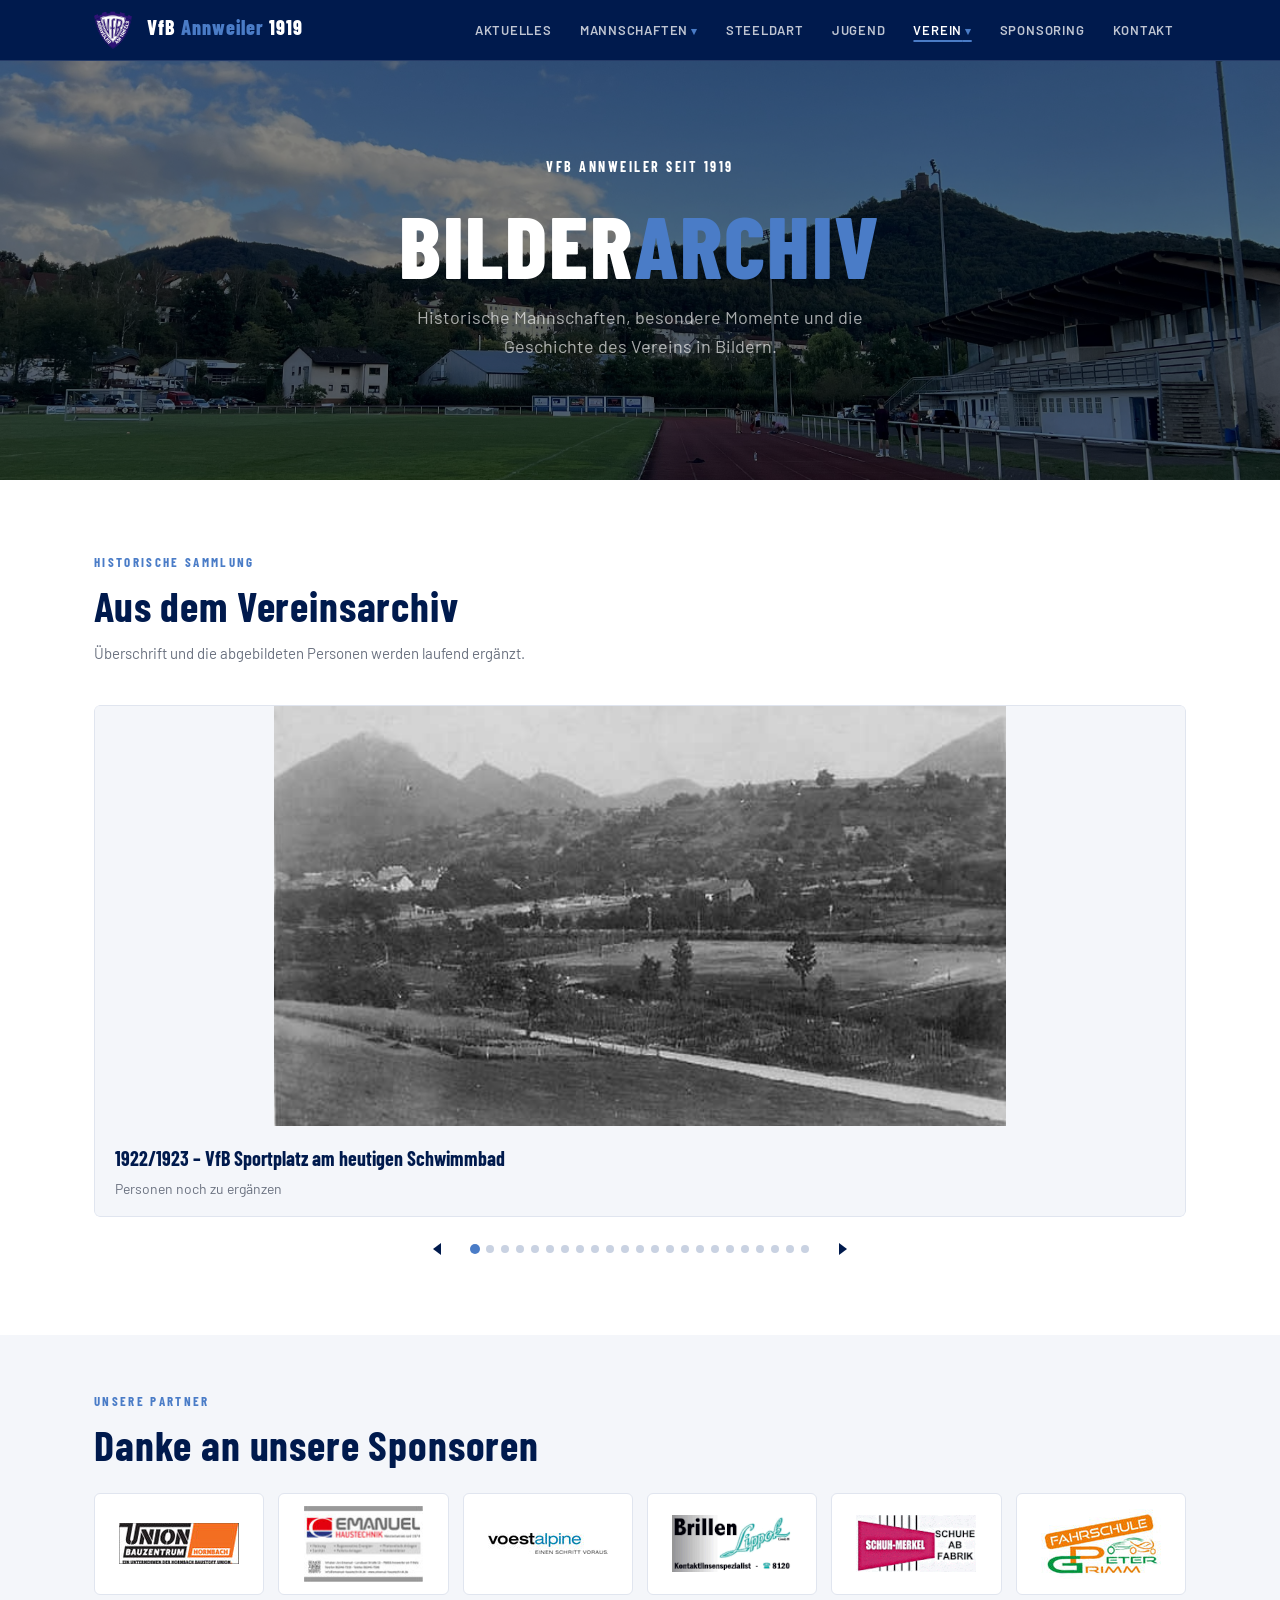
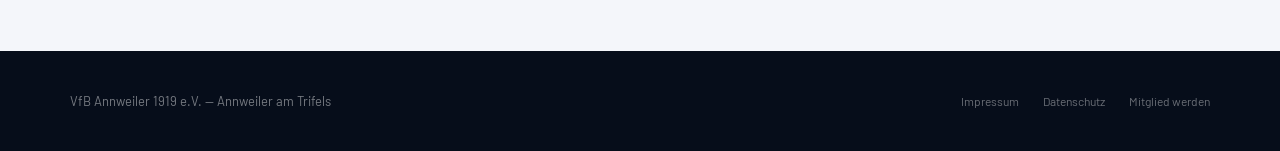
==== commit 001e8010: "style: Refactor HTML structure for improved readability across multiple pages" ====
--- a/bilderarchiv.html
+++ b/bilderarchiv.html
@@ -4,15 +4,19 @@
 <meta charset="UTF-8">
 <meta name="viewport" content="width=device-width, initial-scale=1.0">
 <title>Bilderarchiv — VfB Annweiler 1919 e.V.</title>
-<link rel="preconnect" href="https://fonts.googleapis.com">
-<link href="https://fonts.googleapis.com/css2?family=Barlow+Condensed:wght@600;700;800&family=Barlow:wght@400;500;600&display=swap" rel="stylesheet">
 <link rel="stylesheet" href="styles.css">
 <script src="navigation.js" defer></script>
 <script src="footer.js" defer></script>
 </head>
 <body>
 <div id="site-nav"></div>
-<section class="hero page-hero"><div class="container"><div class="hero-eyebrow">VfB Annweiler seit 1919</div><h1>Bilder<span>archiv</span></h1><p class="hero-sub">Historische Mannschaften, besondere Momente und die Geschichte des Vereins in Bildern.</p></div></section>
+<section class="hero page-hero">
+  <div class="container">
+    <div class="hero-eyebrow">VfB Annweiler seit 1919</div>
+    <h1>Bilder<span>archiv</span></h1>
+    <p class="hero-sub">Historische Mannschaften, besondere Momente und die Geschichte des Vereins in Bildern.</p>
+  </div>
+</section>
 <section class="section-bilderarchiv">
   <div class="container">
     <div class="section-label">Historische Sammlung</div>
--- a/styles.css
+++ b/styles.css
@@ -1,3 +1,47 @@
+/* ── FONTS (self-hosted, no external requests) ── */
+@font-face {
+  font-family: 'Barlow';
+  font-style: normal;
+  font-weight: 400;
+  font-display: swap;
+  src: url('fonts/barlow-400.woff2') format('woff2');
+}
+@font-face {
+  font-family: 'Barlow';
+  font-style: normal;
+  font-weight: 500;
+  font-display: swap;
+  src: url('fonts/barlow-500.woff2') format('woff2');
+}
+@font-face {
+  font-family: 'Barlow';
+  font-style: normal;
+  font-weight: 600;
+  font-display: swap;
+  src: url('fonts/barlow-600.woff2') format('woff2');
+}
+@font-face {
+  font-family: 'Barlow Condensed';
+  font-style: normal;
+  font-weight: 600;
+  font-display: swap;
+  src: url('fonts/barlow-condensed-600.woff2') format('woff2');
+}
+@font-face {
+  font-family: 'Barlow Condensed';
+  font-style: normal;
+  font-weight: 700;
+  font-display: swap;
+  src: url('fonts/barlow-condensed-700.woff2') format('woff2');
+}
+@font-face {
+  font-family: 'Barlow Condensed';
+  font-style: normal;
+  font-weight: 800;
+  font-display: swap;
+  src: url('fonts/barlow-condensed-800.woff2') format('woff2');
+}
+
 /* ── RESET & BASE ── */
 *, *::before, *::after { box-sizing: border-box; margin: 0; padding: 0; }
 
@@ -162,6 +206,57 @@
   text-underline-offset: 5px;
 }
 
+.nav-burger {
+  display: none;
+  flex-direction: column;
+  justify-content: center;
+  align-items: center;
+  gap: 5px;
+  width: 32px;
+  height: 32px;
+  border: 0;
+  background: transparent;
+  padding: 0;
+  cursor: pointer;
+}
+
+.nav-burger span {
+  display: block;
+  width: 24px;
+  height: 2px;
+  background: var(--white);
+  border-radius: 2px;
+  transition: transform 0.2s, opacity 0.2s;
+}
+
+.nav-burger[aria-expanded="true"] span:nth-child(1) { transform: translateY(7px) rotate(45deg); }
+.nav-burger[aria-expanded="true"] span:nth-child(2) { opacity: 0; }
+.nav-burger[aria-expanded="true"] span:nth-child(3) { transform: translateY(-7px) rotate(-45deg); }
+
+.nav-dropdown-toggle {
+  display: none;
+  position: absolute;
+  top: 0;
+  right: 0;
+  width: 44px;
+  height: 44px;
+  border: 0;
+  background: transparent;
+  cursor: pointer;
+}
+
+.nav-dropdown-toggle::after {
+  content: '▾';
+  color: var(--accent);
+  font-size: 14px;
+  transition: transform 0.15s;
+}
+
+.nav-dropdown-toggle[aria-expanded="true"]::after {
+  transform: rotate(180deg);
+  display: inline-block;
+}
+
 /* ── HERO ── */
 .hero {
   padding: 80px 24px 70px;
@@ -822,26 +917,30 @@
 .team-link:hover { color: var(--accent); }
 
 /* ── HERREN VORSTELLUNG ── */
-.section-herren-vorstellung {
+.section-profile {
   padding: 72px 24px;
   background: var(--white);
 }
 
-.herren-vorstellung-grid {
+.section-profile--dark {
+  background: var(--blue-dark);
+}
+
+.profile-grid {
   display: grid;
   grid-template-columns: minmax(240px, 0.8fr) minmax(0, 1.2fr);
   gap: 48px;
   align-items: center;
 }
 
-.herren-vorstellung-image {
+.profile-image {
   position: relative;
   overflow: hidden;
   border-radius: var(--radius);
   background: var(--blue);
 }
 
-.herren-vorstellung-image img {
+.profile-image img {
   display: block;
   width: 100%;
   max-height: 390px;
@@ -849,7 +948,7 @@
   object-position: center 25%;
 }
 
-.herren-vorstellung-image span {
+.profile-image span {
   display: block;
   padding: 10px 14px;
   color: var(--white);
@@ -861,22 +960,26 @@
   text-transform: uppercase;
 }
 
-.herren-vorstellung-content .section-label { color: var(--accent); }
-
-.herren-vorstellung-content .section-title {
+.profile-content .section-label { color: var(--accent); }
+
+.profile-content .section-title {
   max-width: 520px;
   margin-bottom: 18px;
   color: var(--blue-dark);
 }
 
-.herren-vorstellung-content > p {
+.section-profile--dark .profile-content .section-title { color: var(--white); }
+
+.profile-content > p {
   max-width: 600px;
   color: var(--muted);
   font-size: 15px;
   line-height: 1.75;
 }
 
-.herren-vorstellung-contacts {
+.section-profile--dark .profile-content > p { color: rgba(255,255,255,0.72); }
+
+.profile-contacts {
   display: grid;
   grid-template-columns: minmax(0, 1fr);
   max-width: 260px;
@@ -884,75 +987,14 @@
   margin-top: 28px;
 }
 
-/* ── DAMEN VORSTELLUNG ── */
-.section-damen-vorstellung {
-  padding: 72px 24px;
-  background: var(--blue-dark);
-}
-
-.damen-vorstellung-grid {
-  display: grid;
-  grid-template-columns: minmax(240px, 0.8fr) minmax(0, 1.2fr);
-  gap: 48px;
-  align-items: center;
-}
-
-.damen-vorstellung-image {
-  position: relative;
-  overflow: hidden;
-  border-radius: var(--radius);
-  background: var(--blue);
-}
-
-.damen-vorstellung-image img {
-  display: block;
-  width: 100%;
-  max-height: 390px;
-  object-fit: cover;
-  object-position: center 25%;
-}
-
-.damen-vorstellung-image span {
-  display: block;
-  padding: 10px 14px;
-  color: var(--white);
-  background: var(--blue);
-  font-family: 'Barlow Condensed', sans-serif;
-  font-size: 13px;
-  font-weight: 700;
-  letter-spacing: 0.08em;
-  text-transform: uppercase;
-}
-
-.damen-vorstellung-content .section-label { color: var(--accent); }
-
-.damen-vorstellung-content .section-title {
-  max-width: 520px;
-  margin-bottom: 18px;
-  color: var(--white);
-}
-
-.damen-vorstellung-content > p {
-  max-width: 600px;
-  color: rgba(255,255,255,0.72);
-  font-size: 15px;
-  line-height: 1.75;
-}
-
-.damen-vorstellung-contacts {
-  display: grid;
+.profile-contacts--multi {
   grid-template-columns: repeat(2, minmax(0, 1fr));
-  gap: 24px;
-  margin-top: 28px;
-}
-
-.damen-vorstellung-contacts strong,
-.damen-vorstellung-contacts span,
-.damen-vorstellung-contacts a { display: block; }
-
-.damen-vorstellung-contacts strong { color: var(--white); font-size: 16px; }
-.damen-vorstellung-contacts span { margin: 3px 0 8px; color: rgba(255,255,255,0.55); font-size: 12px; }
-.damen-vorstellung-contacts a { color: var(--accent); font-size: 13px; overflow-wrap: anywhere; }
+  max-width: none;
+}
+
+.section-profile--dark .profile-contacts strong { color: var(--white); font-size: 16px; }
+.section-profile--dark .profile-contacts span { margin: 3px 0 8px; color: rgba(255,255,255,0.55); font-size: 12px; }
+.section-profile--dark .profile-contacts a { color: var(--accent); font-size: 13px; overflow-wrap: anywhere; }
 
 .contact-person {
   padding: 20px;
@@ -977,86 +1019,11 @@
 .contact-person a { color: var(--blue); font-size: 13px; font-weight: 600; overflow-wrap: anywhere; }
 .contact-person img { display: block; width: 80px; height: 80px; margin-bottom: 10px; border-radius: 50%; object-fit: cover; object-position: center 40%; }
 
-.damen-vorstellung-contacts .contact-person {
+.profile-contacts .contact-person {
   padding: 0;
   background: transparent;
   border: 0;
   border-radius: 0;
-}
-
-.damen-vorstellung-contacts .contact-person strong { color: var(--white); font-size: 16px; }
-.damen-vorstellung-contacts .contact-person span { color: rgba(255,255,255,0.55); font-size: 12px; }
-.damen-vorstellung-contacts .contact-person a { color: var(--accent); font-size: 13px; font-weight: 400; }
-
-.herren-vorstellung-contacts .contact-person,
-.ah-vorstellung-contacts .contact-person {
-  padding: 0;
-  background: transparent;
-  border: 0;
-  border-radius: 0;
-}
-
-/* ── ALTHERREN VORSTELLUNG ── */
-.section-ah-vorstellung {
-  padding: 72px 24px;
-  background: var(--white);
-}
-
-.ah-vorstellung-grid {
-  display: grid;
-  grid-template-columns: minmax(240px, 0.8fr) minmax(0, 1.2fr);
-  gap: 48px;
-  align-items: center;
-}
-
-.ah-vorstellung-image {
-  position: relative;
-  overflow: hidden;
-  border-radius: var(--radius);
-  background: var(--blue);
-}
-
-.ah-vorstellung-image img {
-  display: block;
-  width: 100%;
-  max-height: 390px;
-  object-fit: cover;
-  object-position: center 25%;
-}
-
-.ah-vorstellung-image span {
-  display: block;
-  padding: 10px 14px;
-  color: var(--white);
-  background: var(--blue);
-  font-family: 'Barlow Condensed', sans-serif;
-  font-size: 13px;
-  font-weight: 700;
-  letter-spacing: 0.08em;
-  text-transform: uppercase;
-}
-
-.ah-vorstellung-content .section-label { color: var(--accent); }
-
-.ah-vorstellung-content .section-title {
-  max-width: 520px;
-  margin-bottom: 18px;
-  color: var(--blue-dark);
-}
-
-.ah-vorstellung-content > p {
-  max-width: 600px;
-  color: var(--muted);
-  font-size: 15px;
-  line-height: 1.75;
-}
-
-.ah-vorstellung-contacts {
-  display: grid;
-  grid-template-columns: minmax(0, 1fr);
-  max-width: 260px;
-  gap: 24px;
-  margin-top: 28px;
 }
 
 /* ── SPIELPLAN SECTION ── */
@@ -1391,20 +1358,20 @@
   margin-bottom: 14px;
 }
 
-.vorstand-grid {
+.info-grid {
   display: grid;
   grid-template-columns: 1fr 1fr;
   gap: 12px;
 }
 
-.vorstand-item {
+.info-item {
   background: var(--white);
   border: 1px solid #E0E5EF;
   border-radius: var(--radius);
   padding: 14px 16px;
 }
 
-.vorstand-item .role {
+.info-item .role {
   font-size: 10px;
   font-weight: 700;
   letter-spacing: 0.1em;
@@ -1413,7 +1380,7 @@
   margin-bottom: 4px;
 }
 
-.vorstand-item .name {
+.info-item .name {
   font-family: 'Barlow Condensed', sans-serif;
   font-size: 18px;
   font-weight: 700;
@@ -2008,15 +1975,44 @@
 @media (max-width: 720px) {
   .trainings-grid { grid-template-columns: 1fr; }
   .spiele-carousel { --carousel-visible: 1; }
-  .nav-links { display: none; }
+  .nav-burger { display: flex; }
+  .nav-links {
+    display: none;
+    position: absolute;
+    top: 60px;
+    left: 0;
+    width: 100%;
+    flex-direction: column;
+    gap: 0;
+    background: var(--blue-dark);
+    padding: 8px 24px 20px;
+    max-height: calc(100vh - 60px);
+    overflow-y: auto;
+    border-bottom: 1px solid rgba(255,255,255,0.15);
+  }
+  .nav-links.is-open { display: flex; }
+  .nav-links a { padding: 12px 4px; }
+  .nav-dropdown { position: relative; }
+  .nav-dropdown > a { padding-right: 44px; }
+  .nav-dropdown > a::after { content: none; }
+  .nav-dropdown-toggle { display: block; }
+  .nav-submenu {
+    display: none;
+    position: static;
+    opacity: 1;
+    pointer-events: auto;
+    transform: none;
+    background: transparent;
+    border: 0;
+    padding: 0 0 8px 16px;
+  }
+  .nav-dropdown.is-expanded .nav-submenu { display: block; }
+  .nav-submenu a { color: rgba(255,255,255,0.65); padding: 8px 4px; }
+  .nav-submenu a:hover { background: transparent; color: var(--accent); }
   .verein-grid { grid-template-columns: 1fr; }
-  .vorstand-grid { grid-template-columns: 1fr; }
-  .damen-vorstellung-grid { grid-template-columns: 1fr; gap: 32px; }
-  .damen-vorstellung-contacts { grid-template-columns: 1fr; gap: 16px; }
-  .herren-vorstellung-grid { grid-template-columns: 1fr; gap: 32px; }
-  .herren-vorstellung-contacts { grid-template-columns: 1fr; gap: 16px; max-width: none; }
-  .ah-vorstellung-grid { grid-template-columns: 1fr; gap: 32px; }
-  .ah-vorstellung-contacts { grid-template-columns: 1fr; gap: 16px; max-width: none; }
+  .info-grid { grid-template-columns: 1fr; }
+  .profile-grid { grid-template-columns: 1fr; gap: 32px; }
+  .profile-contacts { grid-template-columns: 1fr; gap: 16px; max-width: none; }
   .sponsor-layout { grid-template-columns: 1fr; gap: 32px; }
   .sponsor-list { grid-template-columns: 1fr; }
   .sponsor-logo-grid { grid-template-columns: repeat(2, minmax(0, 1fr)); }
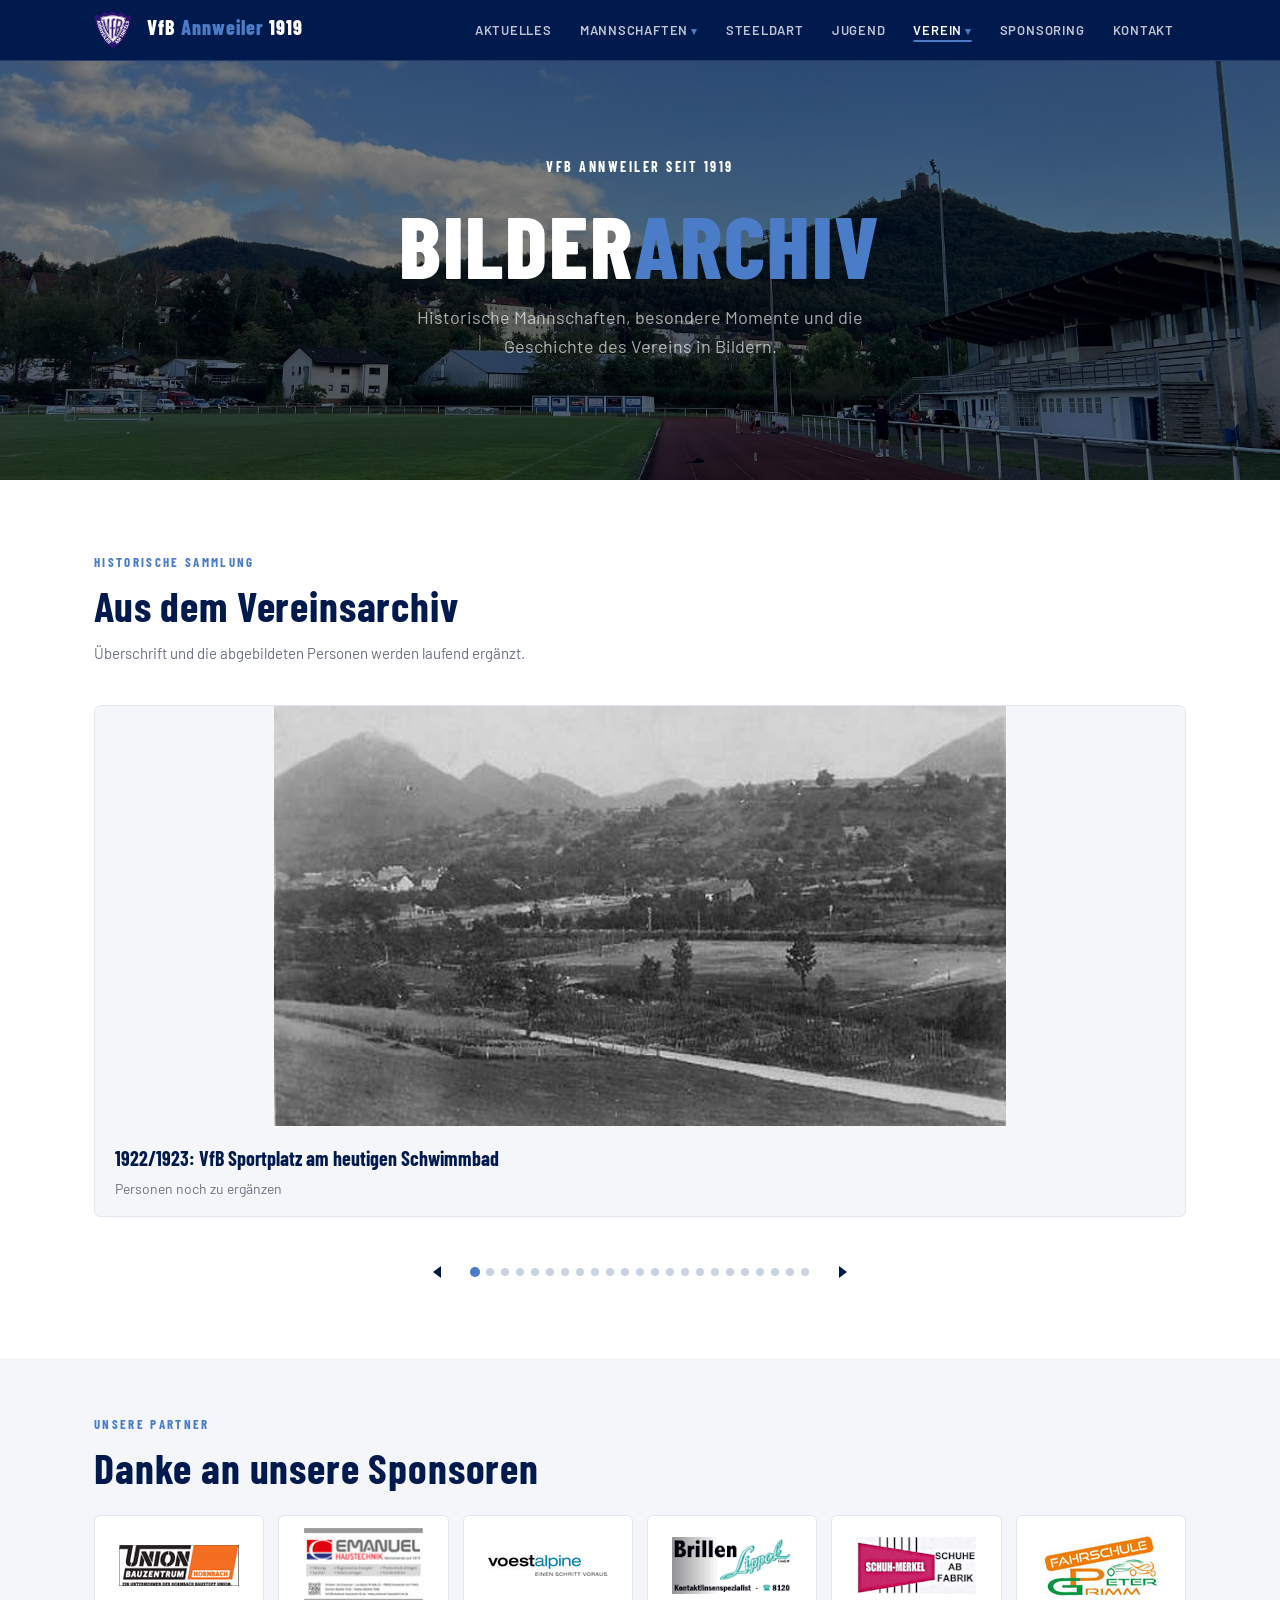
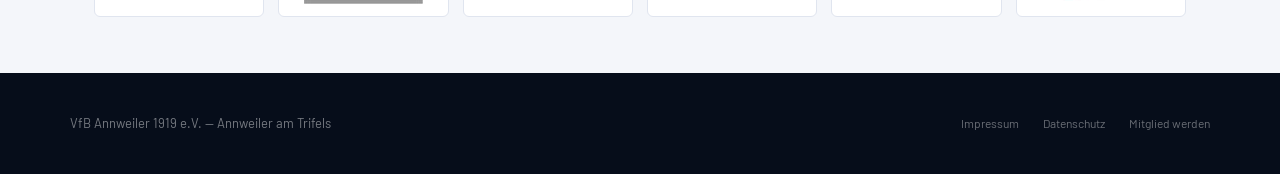
==== commit 2e294073: "feat: Update page titles and improve text formatting across multiple HTML files" ====
--- a/bilderarchiv.html
+++ b/bilderarchiv.html
@@ -3,7 +3,7 @@
 <head>
 <meta charset="UTF-8">
 <meta name="viewport" content="width=device-width, initial-scale=1.0">
-<title>Bilderarchiv — VfB Annweiler 1919 e.V.</title>
+<title>Bilderarchiv | VfB Annweiler 1919 e.V.</title>
 <link rel="stylesheet" href="styles.css">
 <script src="navigation.js" defer></script>
 <script src="footer.js" defer></script>
--- a/styles.css
+++ b/styles.css
@@ -386,6 +386,15 @@
   margin-bottom: 4px;
 }
 
+.section-intro {
+  font-size: 15px;
+  color: var(--muted);
+  line-height: 1.75;
+  max-width: 640px;
+  margin-top: 12px;
+  margin-bottom: 28px;
+}
+
 /* ── NEWS SECTION ── */
 .section-news {
   padding: 72px 24px;
@@ -933,6 +942,12 @@
   align-items: center;
 }
 
+.profile-image-wrap {
+  display: flex;
+  flex-direction: column;
+  gap: 14px;
+}
+
 .profile-image {
   position: relative;
   overflow: hidden;
@@ -948,7 +963,13 @@
   object-position: center 25%;
 }
 
-.profile-image span {
+#herren-vorstellung .profile-image img {
+  max-height: none;
+  aspect-ratio: 4 / 3;
+  object-position: center 70%;
+}
+
+.profile-image > span {
   display: block;
   padding: 10px 14px;
   color: var(--white);
@@ -992,9 +1013,9 @@
   max-width: none;
 }
 
-.section-profile--dark .profile-contacts strong { color: var(--white); font-size: 16px; }
-.section-profile--dark .profile-contacts span { margin: 3px 0 8px; color: rgba(255,255,255,0.55); font-size: 12px; }
-.section-profile--dark .profile-contacts a { color: var(--accent); font-size: 13px; overflow-wrap: anywhere; }
+.section-profile--dark .profile-contacts strong { color: var(--white); }
+.section-profile--dark .profile-contacts span { color: rgba(255,255,255,0.55); }
+.section-profile--dark .profile-contacts a { color: var(--accent); }
 
 .contact-person {
   padding: 20px;
@@ -1271,6 +1292,8 @@
 }
 
 .training-card {
+  display: flex;
+  flex-direction: column;
   background: var(--white);
   border: 1px solid #E0E5EF;
   border-radius: var(--radius);
@@ -1300,6 +1323,11 @@
   line-height: 1.7;
 }
 
+.training-card .team-link {
+  margin-top: auto;
+  padding-top: 12px;
+}
+
 .jugend-cta {
   margin-top: 40px;
   padding: 24px;
@@ -1335,6 +1363,11 @@
   justify-content: center;
   height: 100%;
   box-sizing: border-box;
+}
+
+.section-darts .jugend-contact {
+  justify-content: flex-start;
+  padding-top: 24px;
 }
 
 /* ── VEREIN / VORSTAND ── */
@@ -1364,6 +1397,19 @@
   gap: 12px;
 }
 
+.info-grid--compact {
+  grid-template-columns: repeat(4, 1fr);
+  align-items: stretch;
+}
+
+.info-grid--compact .info-item {
+  padding: 10px 12px;
+}
+
+.info-grid--compact .info-item .name {
+  font-size: 15px;
+}
+
 .info-item {
   background: var(--white);
   border: 1px solid #E0E5EF;
@@ -1380,11 +1426,129 @@
   margin-bottom: 4px;
 }
 
+.training-times {
+  background: #F4F6FB;
+  border: 1px solid #E0E5EF;
+  border-radius: var(--radius);
+  padding: 14px 16px 14px 14px;
+}
+
+.section-profile--dark .training-times {
+  background: rgba(255,255,255,0.08);
+  border-color: rgba(255,255,255,0.16);
+}
+
+.training-times > p { font-size: 13px; color: var(--muted); margin: 8px 0 0; }
+.section-profile--dark .training-times > p { color: rgba(255,255,255,0.55); }
+.section-profile--dark .training-times .role { color: rgba(255,255,255,0.55); }
+.section-profile--dark .training-times-row { color: var(--white); }
+.section-profile--dark .training-times-row .training-slot { color: var(--accent); }
+
+.training-times--tile {
+  grid-column: 1 / -1;
+}
+
+/* ── STEELDART TRAININGSZEITEN ── */
+.training-times--darts {
+  max-width: 460px;
+  padding: 16px 18px;
+  background: #F4F6FB;
+  border: 1px solid #E0E5EF;
+  border-left: 3px solid var(--accent);
+}
+
+.darts-side {
+  display: flex;
+  flex-direction: column;
+}
+
+.darts-side .training-times--darts {
+  margin-top: auto;
+}
+
+.training-times--darts .role {
+  margin-bottom: 12px;
+}
+
+.darts-days {
+  display: grid;
+  grid-template-columns: repeat(2, minmax(0, 1fr));
+  gap: 12px;
+}
+
+.darts-day {
+  padding: 10px 14px;
+  background: var(--white);
+  border: 1px solid #E0E5EF;
+  border-radius: var(--radius);
+}
+
+.darts-day-name {
+  display: block;
+  color: var(--blue-dark);
+  font-family: 'Barlow Condensed', sans-serif;
+  font-size: 17px;
+  font-weight: 700;
+  line-height: 1.1;
+}
+
+.darts-day-time {
+  display: block;
+  margin-top: 2px;
+  color: var(--blue);
+  font-family: 'Barlow Condensed', sans-serif;
+  font-size: 14px;
+  font-weight: 700;
+  letter-spacing: 0.04em;
+}
+
+.darts-note {
+  margin-top: 14px;
+  color: var(--muted);
+  font-size: 13px;
+  line-height: 1.5;
+}
+
+@media (max-width: 480px) {
+  .darts-days { grid-template-columns: 1fr; }
+}
+
+.training-times .role {
+  font-size: 10px;
+  font-weight: 700;
+  letter-spacing: 0.1em;
+  text-transform: uppercase;
+  color: var(--muted);
+  margin-bottom: 8px;
+}
+
+.training-times-list {
+  display: grid;
+  gap: 8px;
+}
+
+.training-times-row {
+  display: flex;
+  align-items: baseline;
+  justify-content: space-between;
+  gap: 12px;
+  font-family: 'Barlow Condensed', sans-serif;
+  font-weight: 700;
+  color: var(--blue-dark);
+}
+
+.training-times-row .training-day { font-size: 16px; }
+.training-times-row .training-slot { font-size: 15px; color: var(--blue-dark); font-weight: 700; white-space: nowrap; }
+
 .info-item .name {
   font-family: 'Barlow Condensed', sans-serif;
   font-size: 18px;
   font-weight: 700;
   color: var(--blue-dark);
+}
+
+.info-item--wide {
+  grid-column: 1 / -1;
 }
 
 /* ── DARTS SECTION ── */
@@ -1897,7 +2061,7 @@
 }
 
 .kontakt-card::before {
-  content: 'Kontaktbild - später ergänzen';
+  content: 'Kontaktbild: später ergänzen';
   display: flex;
   align-items: center;
   justify-content: center;
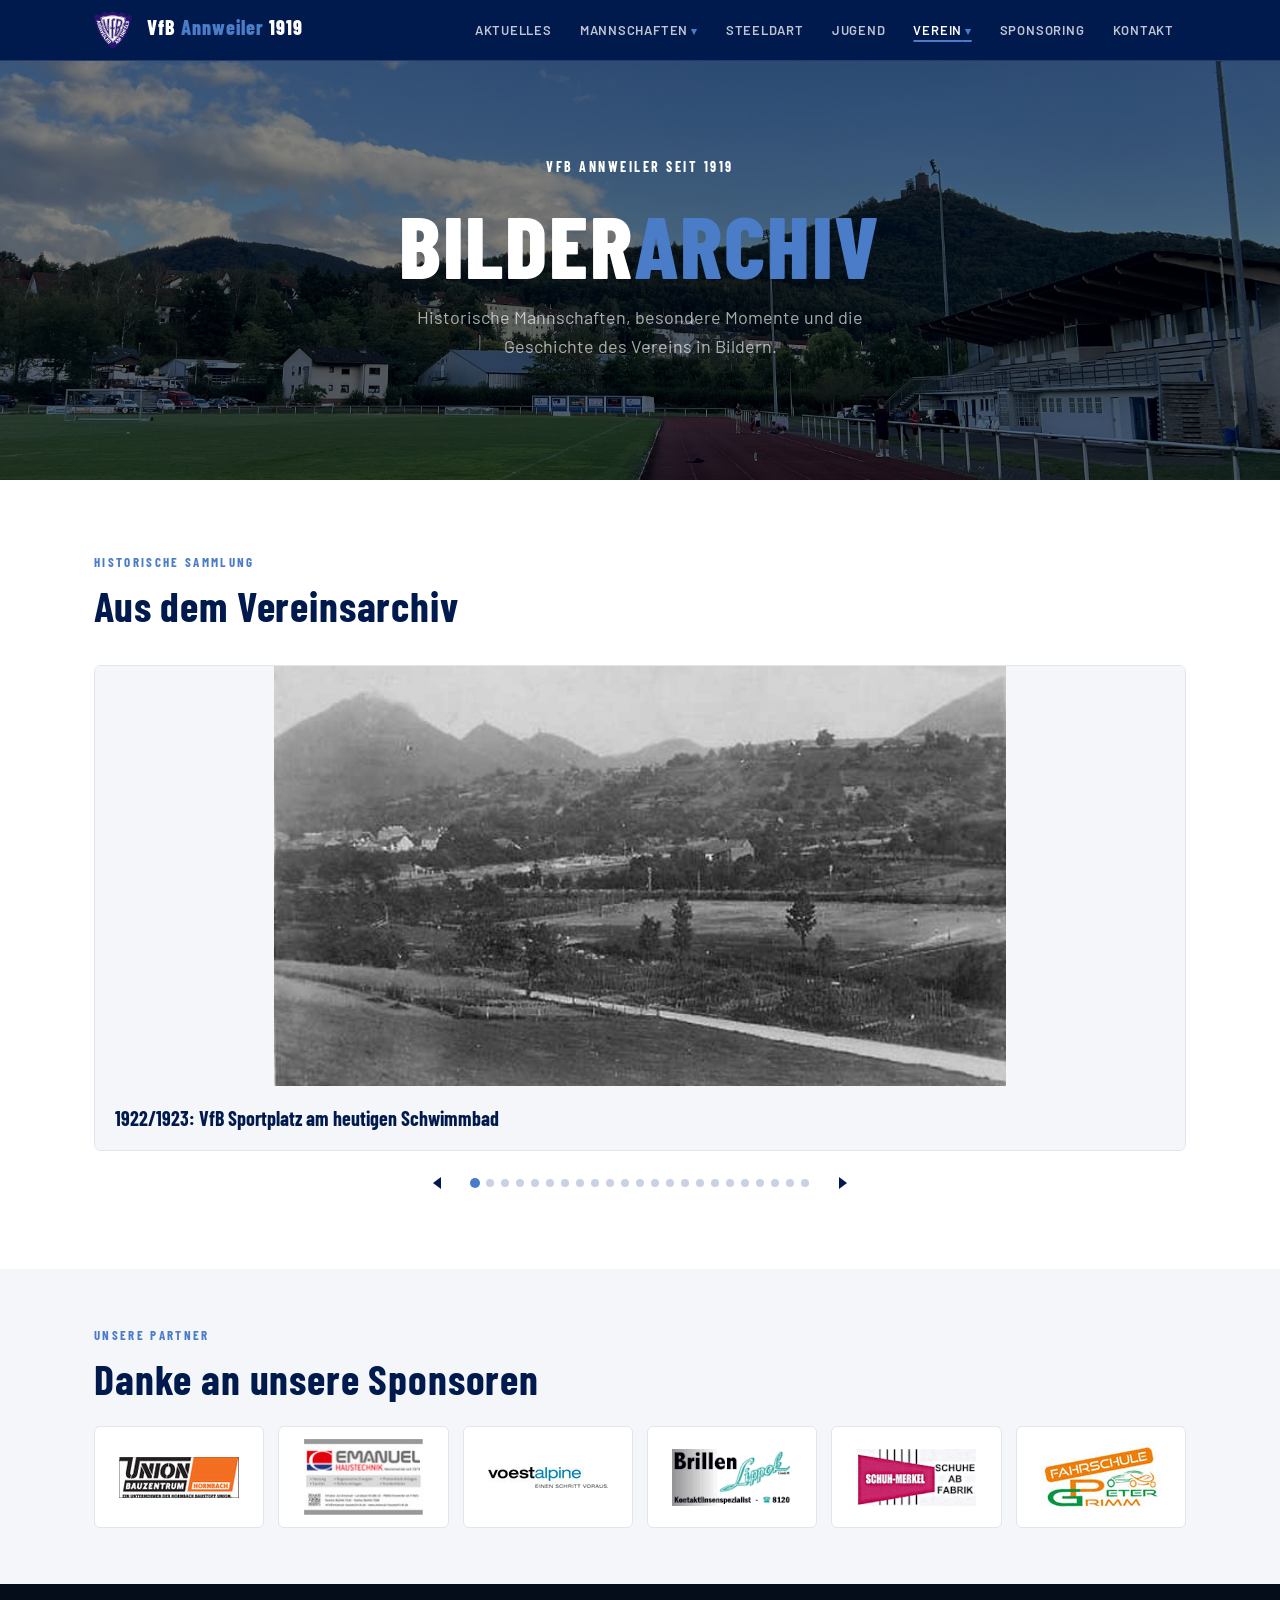
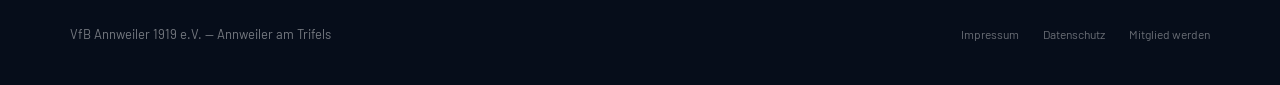
==== commit 3f174afc: "feat: Enhance bildarchiv.js with detailed captions and improve carousel styles in CSS" ====
--- a/bilderarchiv.html
+++ b/bilderarchiv.html
@@ -21,7 +21,6 @@
   <div class="container">
     <div class="section-label">Historische Sammlung</div>
     <h2 class="section-title">Aus dem Vereinsarchiv</h2>
-    <p class="sponsoring-intro" style="color:var(--muted);">Überschrift und die abgebildeten Personen werden laufend ergänzt.</p>
     <div class="bildarchiv-carousel">
       <div class="bildarchiv-carousel-viewport" id="bildarchiv-carousel" aria-live="polite">
         <div class="bildarchiv-carousel-track"></div>
--- a/styles.css
+++ b/styles.css
@@ -804,10 +804,12 @@
 .bildarchiv-carousel-viewport {
   overflow: hidden;
   border-radius: var(--radius);
+  transition: height 0.35s ease;
 }
 
 .bildarchiv-carousel-track {
   display: flex;
+  align-items: flex-start;
   transition: transform 0.35s ease;
 }
 
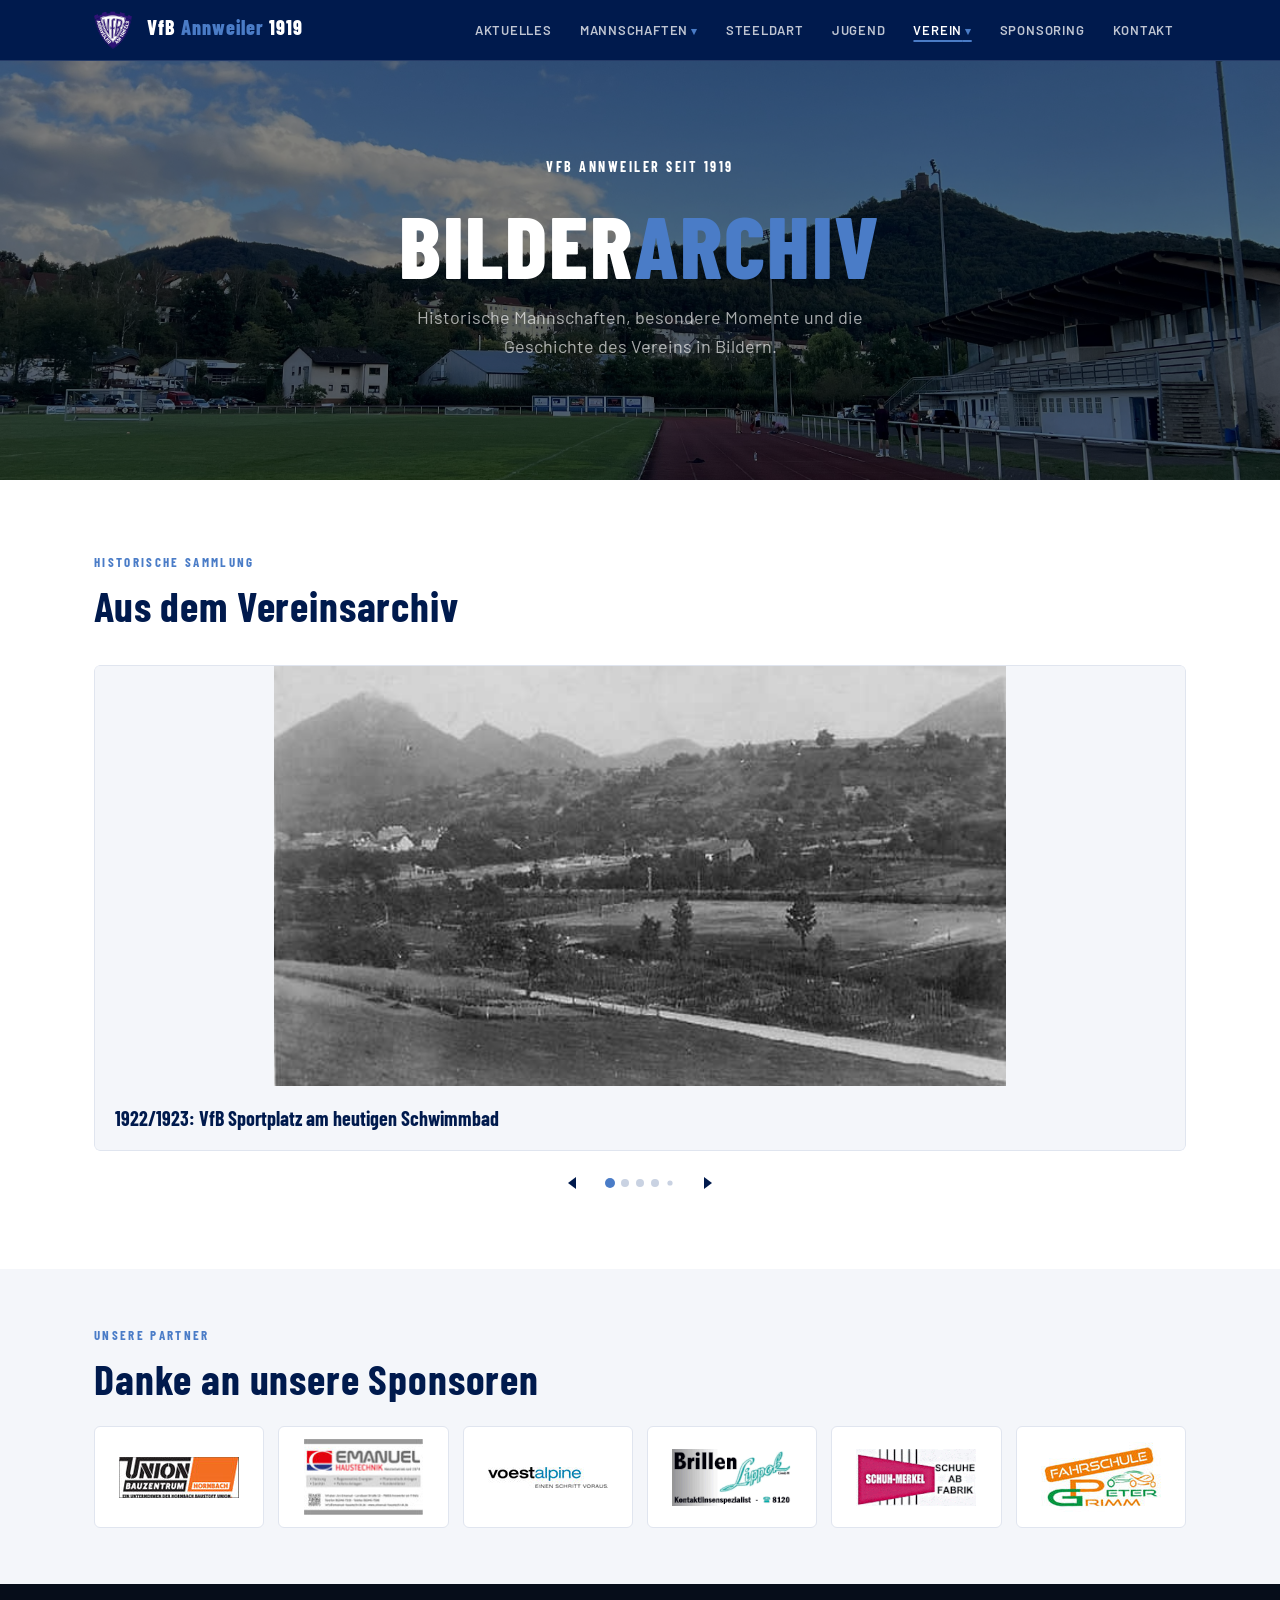
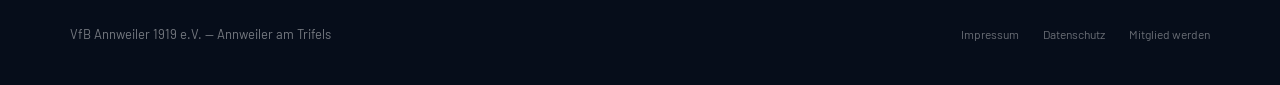
==== commit 0f9b7761: "feat: füge Carousel-Punkte-Logik hinzu und aktualisiere Styles" ====
--- a/bilderarchiv.html
+++ b/bilderarchiv.html
@@ -34,6 +34,7 @@
   </div>
 </section>
 <div id="site-footer"></div>
+<script src="carousel-dots.js" defer></script>
 <script src="bildarchiv.js" defer></script>
 </body>
 </html>
--- a/styles.css
+++ b/styles.css
@@ -512,121 +512,6 @@
 
 #news-ergebnisse-container { --carousel-visible: 1; }
 
-/* ── AUFRÄUMAKTION ── */
-.section-aufraeumaktion {
-  padding: 72px 24px;
-  background: var(--off);
-}
-
-.aufraeumaktion-header {
-  display: flex;
-  align-items: flex-end;
-  justify-content: space-between;
-  gap: 24px;
-  flex-wrap: wrap;
-}
-
-.aufraeumaktion-header > div { max-width: 640px; }
-
-.aufraeumaktion-intro {
-  margin-top: 12px;
-  color: var(--muted);
-  font-size: 15px;
-  line-height: 1.7;
-}
-
-.aufraeumaktion-flyer {
-  display: block;
-  width: 140px;
-  border: 1px solid #E0E5EF;
-  border-radius: var(--radius);
-  overflow: hidden;
-  color: inherit;
-  text-decoration: none;
-  background: var(--white);
-  flex-shrink: 0;
-}
-
-.aufraeumaktion-flyer img {
-  display: block;
-  width: 100%;
-  height: 110px;
-  object-fit: cover;
-}
-
-.aufraeumaktion-flyer span {
-  display: block;
-  padding: 8px 10px;
-  color: var(--blue);
-  font-size: 12px;
-  font-weight: 600;
-  text-align: center;
-}
-
-.aufraeumaktion-columns {
-  display: grid;
-  grid-template-columns: 1fr 1fr;
-  gap: 32px;
-  margin-top: 36px;
-}
-
-.aufraeumaktion-column-title {
-  margin-bottom: 14px;
-  color: var(--blue-dark);
-  font-family: 'Barlow Condensed', sans-serif;
-  font-size: 22px;
-  font-weight: 700;
-  text-transform: uppercase;
-  letter-spacing: 0.04em;
-}
-
-.vn-carousel {
-  padding: 16px;
-  background: var(--white);
-  border: 1px solid #E0E5EF;
-  border-radius: var(--radius);
-}
-
-.vn-carousel-viewport {
-  overflow: hidden;
-  border-radius: calc(var(--radius) - 4px);
-}
-
-.vn-carousel-track {
-  display: flex;
-  transition: transform 0.35s ease;
-}
-
-.vn-carousel-slide { min-width: 100%; }
-
-.vn-carousel-slide img {
-  display: block;
-  width: 100%;
-  height: 280px;
-  object-fit: cover;
-}
-
-.vn-carousel-caption {
-  display: block;
-  margin-top: 10px;
-  color: var(--muted);
-  font-size: 13px;
-  text-align: center;
-}
-
-.vn-carousel-controls {
-  display: flex;
-  align-items: center;
-  justify-content: center;
-  gap: 16px;
-  margin-top: 14px;
-}
-
-@media (max-width: 720px) {
-  .aufraeumaktion-columns { grid-template-columns: 1fr; }
-}
-
-
 .spiele-carousel-controls {
   display: flex;
   align-items: center;
@@ -680,6 +565,8 @@
   cursor: pointer;
 }
 
+.carousel-dot[hidden] { display: none; }
+.carousel-dot.is-small { transform: scale(0.65); }
 .carousel-dot.is-active { background: var(--accent); transform: scale(1.25); }
 
 /* ── TERMINE SECTION ── */
@@ -1241,12 +1128,6 @@
   font-weight: 600;
   text-align: center;
   text-decoration: underline;
-}
-
-.spiel-result-bericht--leer {
-  color: var(--muted);
-  text-decoration: none;
-  cursor: default;
 }
 
 .spiele-empty {
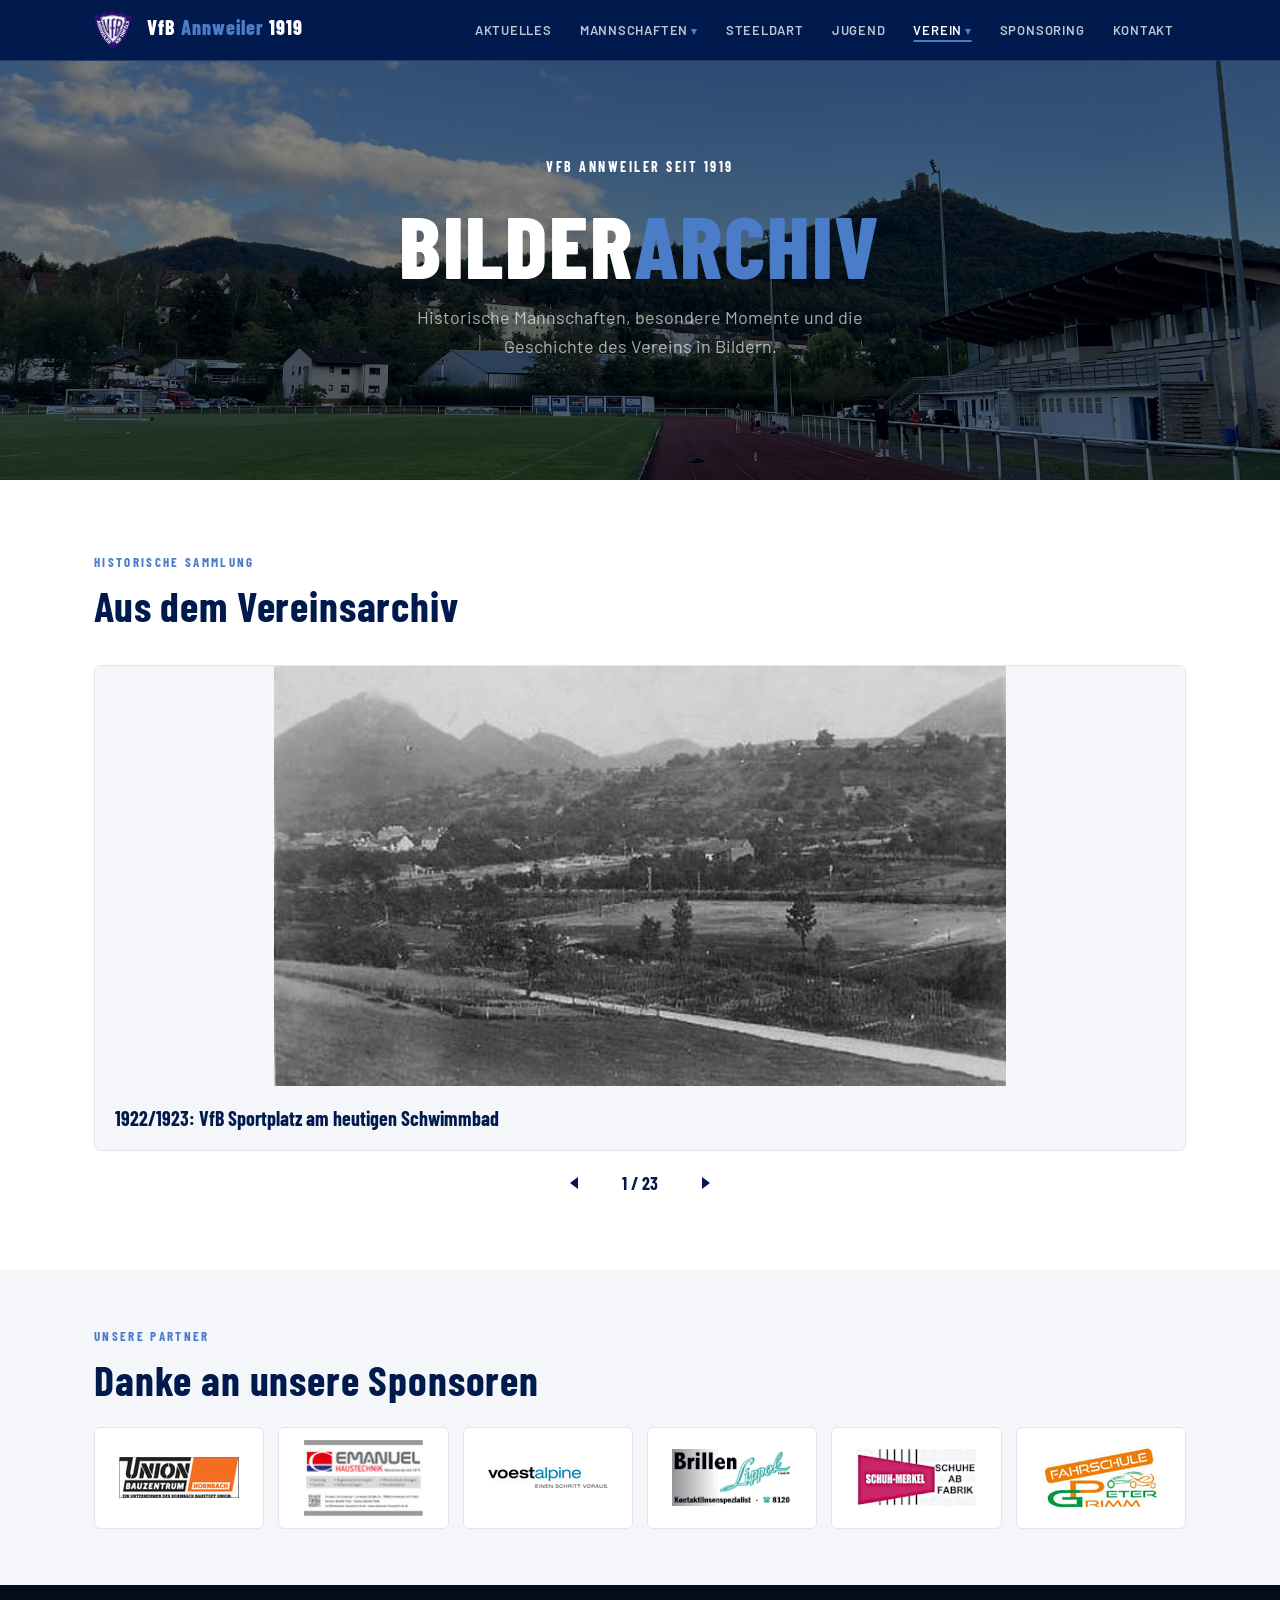
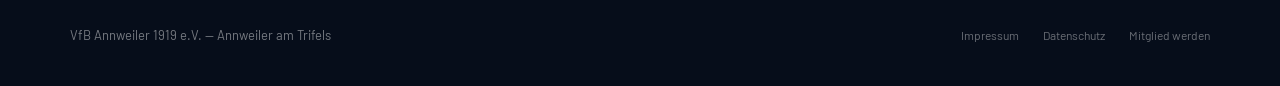
==== commit 449dc611: "Merge pull request #5 from LateNightDinner/vfb-annweiler Aktualisierung" ====
--- a/bilderarchiv.html
+++ b/bilderarchiv.html
@@ -27,14 +27,13 @@
       </div>
       <div class="bildarchiv-carousel-controls" id="bildarchiv-carousel-controls">
         <button class="carousel-button carousel-button--prev" type="button" aria-label="Vorheriges Bild"></button>
-        <div class="carousel-dots" id="bildarchiv-carousel-dots" role="tablist" aria-label="Bild auswählen"></div>
+        <span class="carousel-counter" id="bildarchiv-carousel-counter" aria-live="polite"></span>
         <button class="carousel-button carousel-button--next" type="button" aria-label="Nächstes Bild"></button>
       </div>
     </div>
   </div>
 </section>
 <div id="site-footer"></div>
-<script src="carousel-dots.js" defer></script>
 <script src="bildarchiv.js" defer></script>
 </body>
 </html>
--- a/styles.css
+++ b/styles.css
@@ -565,9 +565,16 @@
   cursor: pointer;
 }
 
-.carousel-dot[hidden] { display: none; }
-.carousel-dot.is-small { transform: scale(0.65); }
 .carousel-dot.is-active { background: var(--accent); transform: scale(1.25); }
+
+.carousel-counter {
+  min-width: 64px;
+  color: var(--blue-dark);
+  font-family: 'Barlow Condensed', sans-serif;
+  font-size: 18px;
+  font-weight: 700;
+  text-align: center;
+}
 
 /* ── TERMINE SECTION ── */
 .section-termine {
